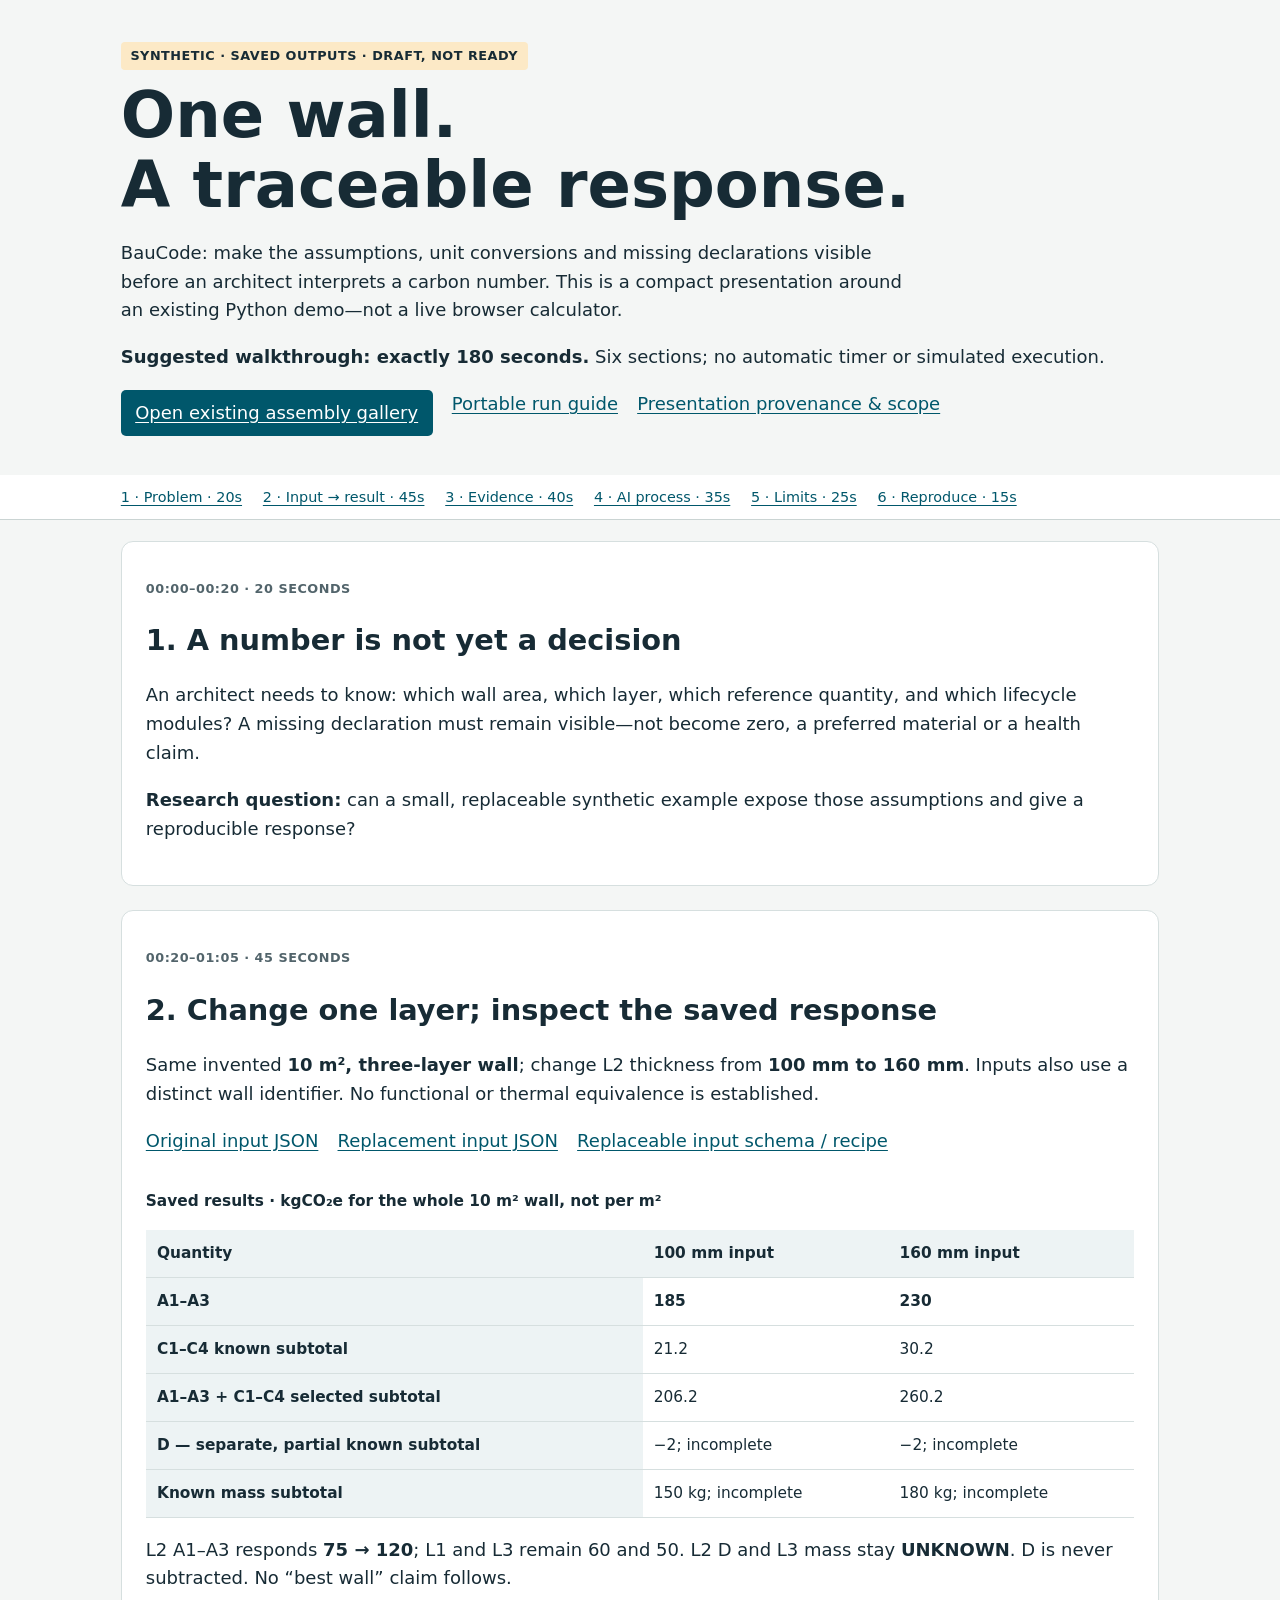
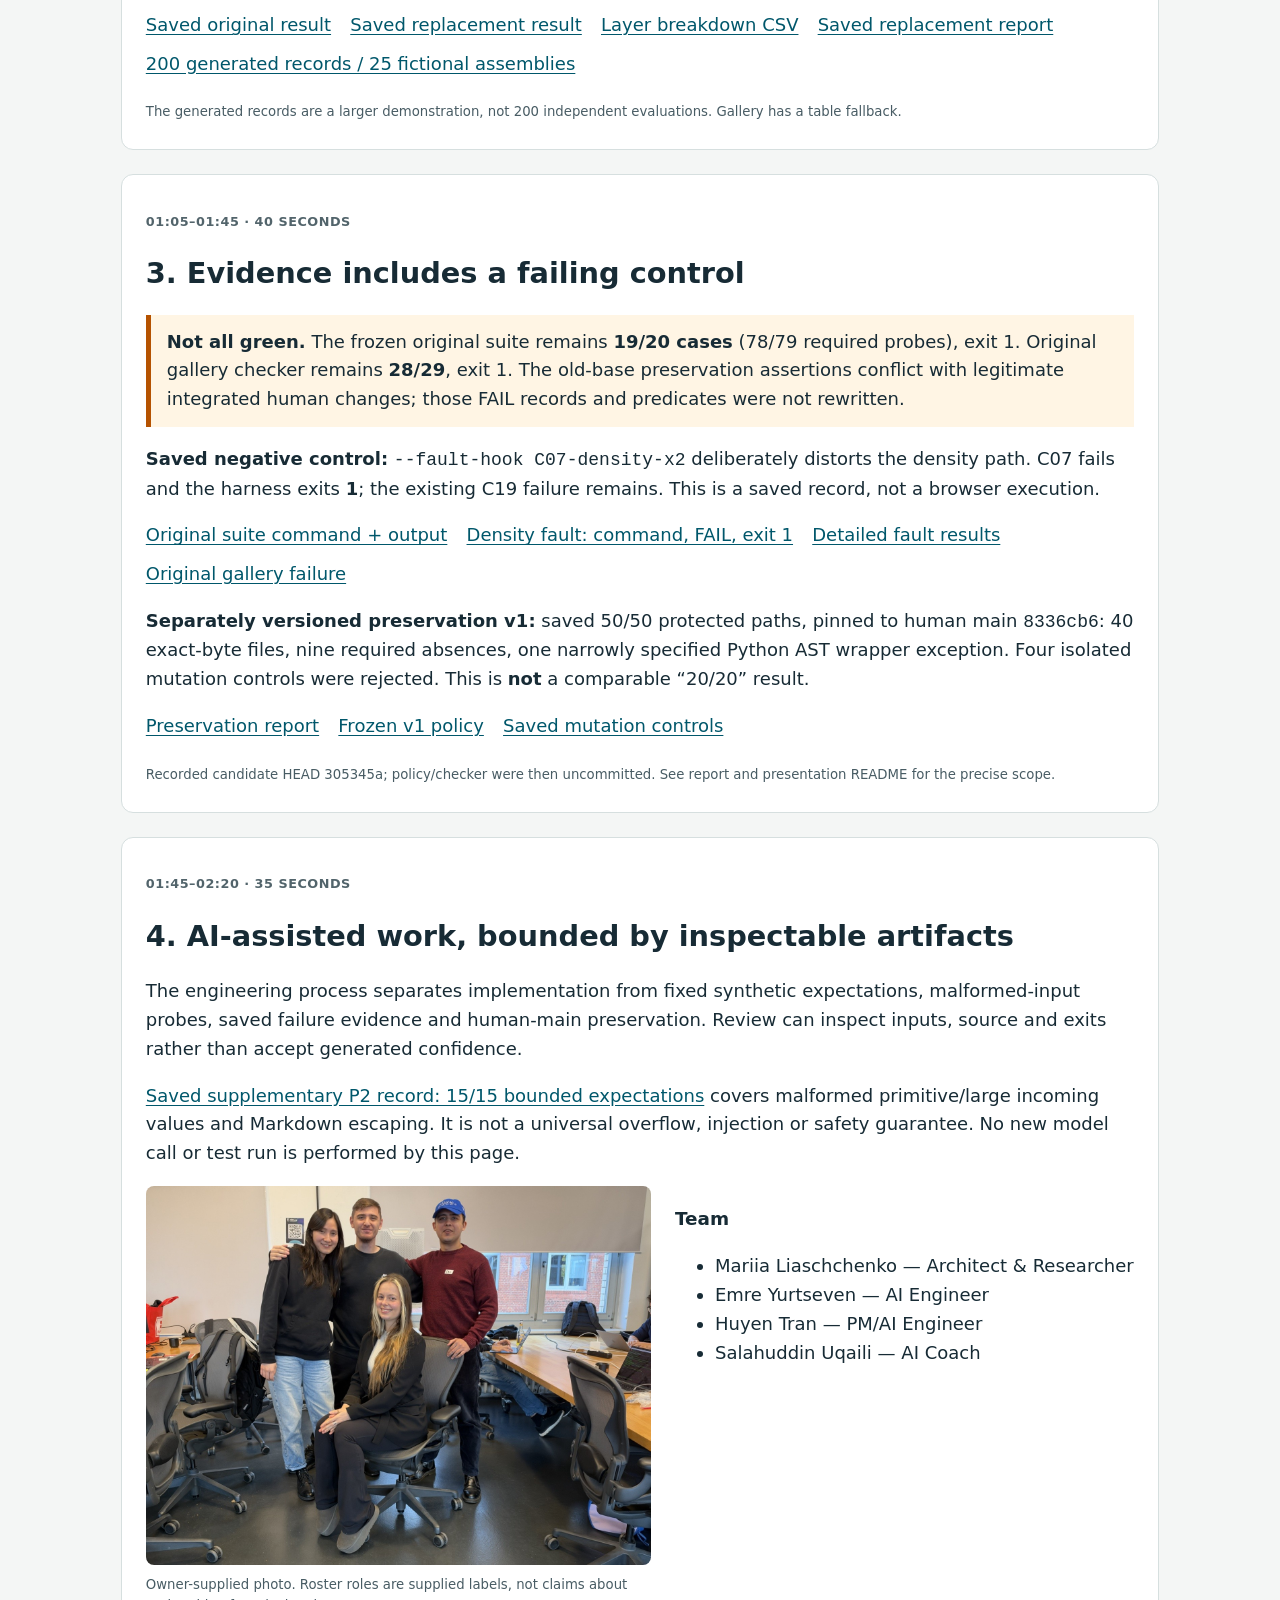
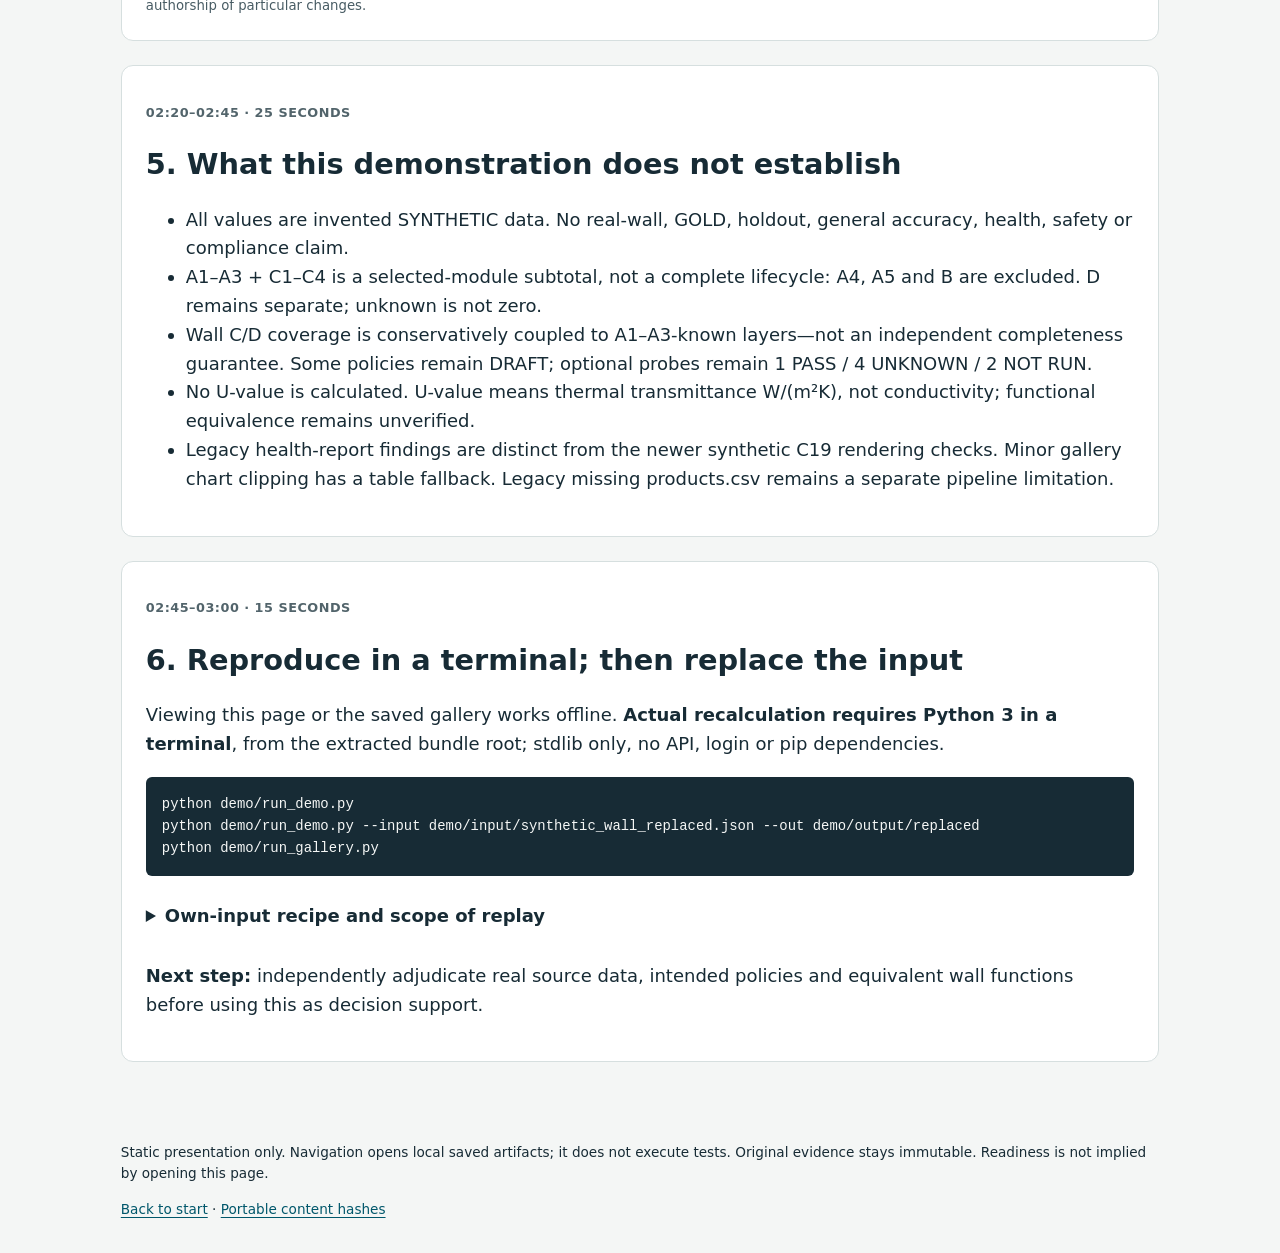
==== demo/presentation/index.html @ c2cc9d4f "Add separate human-main preservation policy and static demo walkthrough" ====
<!doctype html>
<html lang="en"><head><meta charset="utf-8"><meta name="viewport" content="width=device-width,initial-scale=1"><meta name="description" content="BauCode: a three-minute walkthrough of saved synthetic inputs, outputs and explicit evidence limits."><title>BauCode · one wall, traceable response</title><link rel="stylesheet" href="style.css"></head>
<body><a class="skip" href="#problem">Skip to walkthrough</a>
<header><span class="badge">SYNTHETIC · saved outputs · draft, not ready</span><h1>One wall.<br>A traceable response.</h1><p class="lead">BauCode: make the assumptions, unit conversions and missing declarations visible before an architect interprets a carbon number. This is a compact presentation around an existing Python demo—not a live browser calculator.</p><p><strong>Suggested walkthrough: exactly 180 seconds.</strong> Six sections; no automatic timer or simulated execution.</p><p class="links"><a class="button" href="../output/gallery/gallery.html">Open existing assembly gallery</a><a href="README.md">Portable run guide</a><a href="README.md">Presentation provenance &amp; scope</a></p></header>
<nav aria-label="Walkthrough"><ul><li><a href="#problem">1 · Problem · 20s</a></li><li><a href="#input">2 · Input → result · 45s</a></li><li><a href="#evidence">3 · Evidence · 40s</a></li><li><a href="#process">4 · AI process · 35s</a></li><li><a href="#limits">5 · Limits · 25s</a></li><li><a href="#reproduce">6 · Reproduce · 15s</a></li></ul></nav>
<main>
<section id="problem"><p class="time">00:00–00:20 · 20 seconds</p><h2>1. A number is not yet a decision</h2><p>An architect needs to know: which wall area, which layer, which reference quantity, and which lifecycle modules? A missing declaration must remain visible—not become zero, a preferred material or a health claim.</p><p><strong>Research question:</strong> can a small, replaceable synthetic example expose those assumptions and give a reproducible response?</p></section>
<section id="input"><p class="time">00:20–01:05 · 45 seconds</p><h2>2. Change one layer; inspect the saved response</h2><p>Same invented <strong>10 m², three-layer wall</strong>; change L2 thickness from <strong>100 mm to 160 mm</strong>. Inputs also use a distinct wall identifier. No functional or thermal equivalence is established.</p><p class="links"><a href="../input/synthetic_wall.json">Original input JSON</a><a href="../input/synthetic_wall_replaced.json">Replacement input JSON</a><a href="../../docs/INPUT_SCHEMA.md">Replaceable input schema / recipe</a></p>
<div class="table"><table><caption>Saved results · kgCO₂e for the whole 10 m² wall, not per m²</caption><thead><tr><th scope="col">Quantity</th><th scope="col">100 mm input</th><th scope="col">160 mm input</th></tr></thead><tbody><tr><th scope="row">A1–A3</th><td><strong>185</strong></td><td><strong>230</strong></td></tr><tr><th scope="row">C1–C4 known subtotal</th><td>21.2</td><td>30.2</td></tr><tr><th scope="row">A1–A3 + C1–C4 selected subtotal</th><td>206.2</td><td>260.2</td></tr><tr><th scope="row">D — separate, partial known subtotal</th><td>−2; incomplete</td><td>−2; incomplete</td></tr><tr><th scope="row">Known mass subtotal</th><td>150 kg; incomplete</td><td>180 kg; incomplete</td></tr></tbody></table></div>
<p>L2 A1–A3 responds <strong>75 → 120</strong>; L1 and L3 remain 60 and 50. L2 D and L3 mass stay <strong>UNKNOWN</strong>. D is never subtracted. No “best wall” claim follows.</p><p class="links"><a href="../output/default/result.json">Saved original result</a><a href="../output/replaced/result.json">Saved replacement result</a><a href="../output/replaced/layers.csv">Layer breakdown CSV</a><a href="../output/replaced/report.md">Saved replacement report</a><a href="../output/gallery/gallery.html">200 generated records / 25 fictional assemblies</a></p><small>The generated records are a larger demonstration, not 200 independent evaluations. Gallery has a table fallback.</small></section>
<section id="evidence"><p class="time">01:05–01:45 · 40 seconds</p><h2>3. Evidence includes a failing control</h2><p class="notice"><strong>Not all green.</strong> The frozen original suite remains <strong>19/20 cases</strong> (78/79 required probes), exit 1. Original gallery checker remains <strong>28/29</strong>, exit 1. The old-base preservation assertions conflict with legitimate integrated human changes; those FAIL records and predicates were not rewritten.</p>
<p><strong>Saved negative control:</strong> <code>--fault-hook C07-density-x2</code> deliberately distorts the density path. C07 fails and the harness exits <strong>1</strong>; the existing C19 failure remains. This is a saved record, not a browser execution.</p><p class="links"><a href="../../review-evidence/preservation-v1-20261107/03_exact20_original.json">Original suite command + output</a><a href="../../review-evidence/preservation-v1-20261107/04_fault_original.json">Density fault: command, FAIL, exit 1</a><a href="../../tests/results_preservation_v1_fault_20261107.json">Detailed fault results</a><a href="../../review-evidence/preservation-v1-20261107/08_original_gallery_checks.json">Original gallery failure</a></p>
<p><strong>Separately versioned preservation v1:</strong> saved 50/50 protected paths, pinned to human main <code>8336cb6</code>: 40 exact-byte files, nine required absences, one narrowly specified Python AST wrapper exception. Four isolated mutation controls were rejected. This is <strong>not</strong> a comparable “20/20” result.</p><p class="links"><a href="../../tests/HUMAN_MAIN_PRESERVATION_V1_REPORT.md">Preservation report</a><a href="../../tests/human_main_preservation_v1.json">Frozen v1 policy</a><a href="../../review-evidence/preservation-v1-20261107/02_policy_falsification.json">Saved mutation controls</a></p><small>Recorded candidate HEAD 305345a; policy/checker were then uncommitted. See report and presentation README for the precise scope.</small></section>
<section id="process"><p class="time">01:45–02:20 · 35 seconds</p><h2>4. AI-assisted work, bounded by inspectable artifacts</h2><p>The engineering process separates implementation from fixed synthetic expectations, malformed-input probes, saved failure evidence and human-main preservation. Review can inspect inputs, source and exits rather than accept generated confidence.</p><p><a href="../../review-evidence/preservation-v1-20261107/10_p2.json">Saved supplementary P2 record: 15/15 bounded expectations</a> covers malformed primitive/large incoming values and Markdown escaping. It is not a universal overflow, injection or safety guarantee. No new model call or test run is performed by this page.</p><div class="team"><figure><img src="team.jpg" width="1500" height="1125" loading="lazy" alt="Supplied team photograph; names below are a roster, not face-position labels."><figcaption>Owner-supplied photo. Roster roles are supplied labels, not claims about authorship of particular changes.</figcaption></figure><div><h3>Team</h3><ul><li>Mariia Liaschchenko — Architect &amp; Researcher</li><li>Emre Yurtseven — AI Engineer</li><li>Huyen Tran — PM/AI Engineer</li><li>Salahuddin Uqaili — AI Coach</li></ul></div></div></section>
<section id="limits"><p class="time">02:20–02:45 · 25 seconds</p><h2>5. What this demonstration does not establish</h2><ul><li>All values are invented SYNTHETIC data. No real-wall, GOLD, holdout, general accuracy, health, safety or compliance claim.</li><li>A1–A3 + C1–C4 is a selected-module subtotal, not a complete lifecycle: A4, A5 and B are excluded. D remains separate; unknown is not zero.</li><li>Wall C/D coverage is conservatively coupled to A1–A3-known layers—not an independent completeness guarantee. Some policies remain DRAFT; optional probes remain 1 PASS / 4 UNKNOWN / 2 NOT RUN.</li><li>No U-value is calculated. U-value means thermal transmittance W/(m²K), not conductivity; functional equivalence remains unverified.</li><li>Legacy health-report findings are distinct from the newer synthetic C19 rendering checks. Minor gallery chart clipping has a table fallback. Legacy missing products.csv remains a separate pipeline limitation.</li></ul></section>
<section id="reproduce"><p class="time">02:45–03:00 · 15 seconds</p><h2>6. Reproduce in a terminal; then replace the input</h2><p>Viewing this page or the saved gallery works offline. <strong>Actual recalculation requires Python 3 in a terminal</strong>, from the extracted bundle root; stdlib only, no API, login or pip dependencies.</p><pre><code>python demo/run_demo.py
python demo/run_demo.py --input demo/input/synthetic_wall_replaced.json --out demo/output/replaced
python demo/run_gallery.py</code></pre><details><summary>Own-input recipe and scope of replay</summary><p>Copy the original JSON to <code>my_wall.json</code>, keep its SYNTHETIC label and edit according to the linked schema. Then:</p><pre><code>python demo/run_demo.py --input my_wall.json --out demo/output/mine --no-expected</code></pre><p><code>--no-expected</code> provides no independent oracle comparison. The default/replacement expected files are linked below; derive any new expected values independently. Full repository tests and preservation replay need the original Git checkout and pinned objects, not just this portable bundle.</p><p class="links"><a href="../expected/synthetic_wall.expected.json">Original expected values</a><a href="../expected/synthetic_wall_replaced.expected.json">Replacement expected values</a><a href="../../review-evidence/preservation-v1-20261107/after.json">Saved candidate content hashes</a></p></details><p><strong>Next step:</strong> independently adjudicate real source data, intended policies and equivalent wall functions before using this as decision support.</p></section>
</main><footer><p>Static presentation only. Navigation opens local saved artifacts; it does not execute tests. Original evidence stays immutable. Readiness is not implied by opening this page.</p><p><a href="#problem">Back to start</a> · <a href="publication_manifest.json">Portable content hashes</a></p></footer></body></html>
---- demo/presentation/style.css ----
*{box-sizing:border-box}html{scroll-padding-top:5rem}body{margin:0;color:#172b35;background:#f4f6f5;font:18px/1.6 system-ui,sans-serif}a{color:#00576b;text-underline-offset:3px}a:focus-visible,summary:focus-visible{outline:3px solid #b55200;outline-offset:5px}.skip{position:absolute;top:-100px;background:white;padding:1rem}.skip:focus{top:0;z-index:5}header,main,footer{max-width:1080px;margin:auto;padding:1.3rem}header{padding-top:2.5rem}h1{font-size:clamp(2.2rem,6vw,4rem);line-height:1.1;margin:.6rem 0}h2{font-size:1.8rem;line-height:1.2}h3{font-size:1.15rem}nav{position:sticky;top:0;background:#fff;border-bottom:1px solid #cad4d3;z-index:2}nav ul{max-width:1080px;margin:auto;padding:.65rem 1.3rem;display:flex;gap:.5rem 1.3rem;flex-wrap:wrap;list-style:none;font-size:.9rem}section{background:white;border:1px solid #d6dfdf;border-radius:12px;padding:1.5rem;margin-bottom:1.5rem;scroll-margin-top:6rem}.badge,.time{font-size:.8rem;font-weight:750;letter-spacing:.04em;text-transform:uppercase}.badge{display:inline-block;background:#fce9c6;padding:.25rem .6rem;border-radius:4px}.time{color:#52646b}.lead{max-width:800px}.notice{padding:.8rem 1rem;border-left:5px solid #b55200;background:#fff5e4}.links{display:flex;flex-wrap:wrap;gap:.6rem 1.2rem}.button{display:inline-block;background:#00576b;color:white;padding:.55rem .9rem;border-radius:5px}table{border-collapse:collapse;width:100%;font-size:.96rem}caption{text-align:left;font-weight:650;margin:1rem 0}th,td{text-align:left;padding:.7rem;border-bottom:1px solid #d6dfdf;vertical-align:top}th{background:#edf3f4}.table{overflow-x:auto}pre{background:#172b35;color:#f5f7f6;padding:1rem;border-radius:6px;overflow:auto;font-size:.87rem}code{font-family:ui-monospace,monospace}details{padding:.8rem 0}summary{cursor:pointer;font-weight:650}.team{display:grid;grid-template-columns:1.1fr 1fr;gap:1.5rem;align-items:start}.team img{width:100%;height:auto;border-radius:8px}figure{margin:0}figcaption,small{font-size:.83rem;color:#485c64}footer{font-size:.85rem}p,li{overflow-wrap:anywhere}@media(max-width:640px){body{font-size:16px}section{padding:1rem}.team{grid-template-columns:1fr}nav{position:static}h2{font-size:1.5rem}th,td{padding:.5rem}}@media print{nav,.skip{display:none}body{background:white}section{break-inside:avoid}a{color:inherit}}
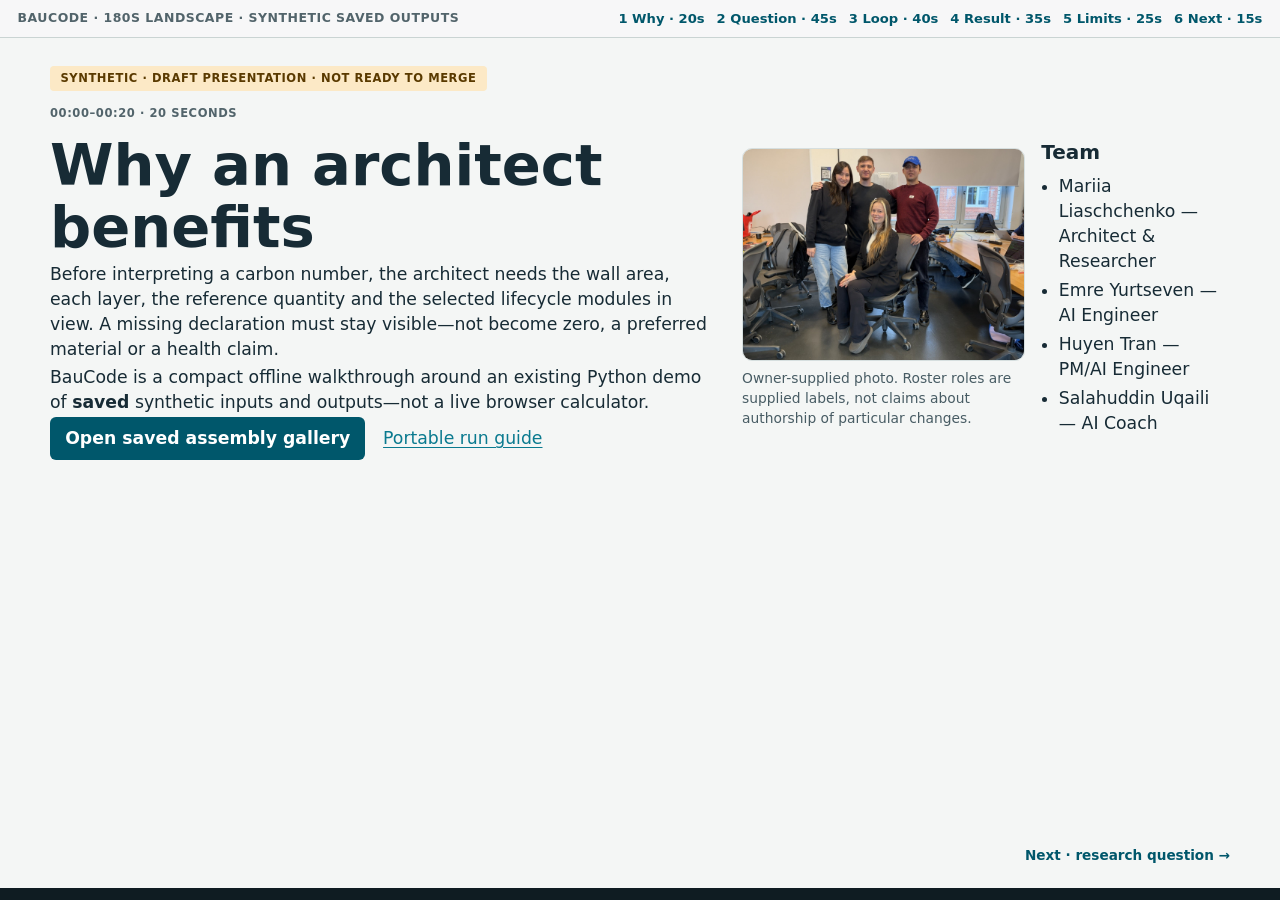
==== commit 4ccebbc4: "Add horizontal demo pitch and source-bound final rerun evidence" ====
--- a/demo/presentation/index.html
+++ b/demo/presentation/index.html
@@ -1,19 +1,185 @@
 <!doctype html>
-<html lang="en"><head><meta charset="utf-8"><meta name="viewport" content="width=device-width,initial-scale=1"><meta name="description" content="BauCode: a three-minute walkthrough of saved synthetic inputs, outputs and explicit evidence limits."><title>BauCode · one wall, traceable response</title><link rel="stylesheet" href="style.css"></head>
-<body><a class="skip" href="#problem">Skip to walkthrough</a>
-<header><span class="badge">SYNTHETIC · saved outputs · draft, not ready</span><h1>One wall.<br>A traceable response.</h1><p class="lead">BauCode: make the assumptions, unit conversions and missing declarations visible before an architect interprets a carbon number. This is a compact presentation around an existing Python demo—not a live browser calculator.</p><p><strong>Suggested walkthrough: exactly 180 seconds.</strong> Six sections; no automatic timer or simulated execution.</p><p class="links"><a class="button" href="../output/gallery/gallery.html">Open existing assembly gallery</a><a href="README.md">Portable run guide</a><a href="README.md">Presentation provenance &amp; scope</a></p></header>
-<nav aria-label="Walkthrough"><ul><li><a href="#problem">1 · Problem · 20s</a></li><li><a href="#input">2 · Input → result · 45s</a></li><li><a href="#evidence">3 · Evidence · 40s</a></li><li><a href="#process">4 · AI process · 35s</a></li><li><a href="#limits">5 · Limits · 25s</a></li><li><a href="#reproduce">6 · Reproduce · 15s</a></li></ul></nav>
-<main>
-<section id="problem"><p class="time">00:00–00:20 · 20 seconds</p><h2>1. A number is not yet a decision</h2><p>An architect needs to know: which wall area, which layer, which reference quantity, and which lifecycle modules? A missing declaration must remain visible—not become zero, a preferred material or a health claim.</p><p><strong>Research question:</strong> can a small, replaceable synthetic example expose those assumptions and give a reproducible response?</p></section>
-<section id="input"><p class="time">00:20–01:05 · 45 seconds</p><h2>2. Change one layer; inspect the saved response</h2><p>Same invented <strong>10 m², three-layer wall</strong>; change L2 thickness from <strong>100 mm to 160 mm</strong>. Inputs also use a distinct wall identifier. No functional or thermal equivalence is established.</p><p class="links"><a href="../input/synthetic_wall.json">Original input JSON</a><a href="../input/synthetic_wall_replaced.json">Replacement input JSON</a><a href="../../docs/INPUT_SCHEMA.md">Replaceable input schema / recipe</a></p>
-<div class="table"><table><caption>Saved results · kgCO₂e for the whole 10 m² wall, not per m²</caption><thead><tr><th scope="col">Quantity</th><th scope="col">100 mm input</th><th scope="col">160 mm input</th></tr></thead><tbody><tr><th scope="row">A1–A3</th><td><strong>185</strong></td><td><strong>230</strong></td></tr><tr><th scope="row">C1–C4 known subtotal</th><td>21.2</td><td>30.2</td></tr><tr><th scope="row">A1–A3 + C1–C4 selected subtotal</th><td>206.2</td><td>260.2</td></tr><tr><th scope="row">D — separate, partial known subtotal</th><td>−2; incomplete</td><td>−2; incomplete</td></tr><tr><th scope="row">Known mass subtotal</th><td>150 kg; incomplete</td><td>180 kg; incomplete</td></tr></tbody></table></div>
-<p>L2 A1–A3 responds <strong>75 → 120</strong>; L1 and L3 remain 60 and 50. L2 D and L3 mass stay <strong>UNKNOWN</strong>. D is never subtracted. No “best wall” claim follows.</p><p class="links"><a href="../output/default/result.json">Saved original result</a><a href="../output/replaced/result.json">Saved replacement result</a><a href="../output/replaced/layers.csv">Layer breakdown CSV</a><a href="../output/replaced/report.md">Saved replacement report</a><a href="../output/gallery/gallery.html">200 generated records / 25 fictional assemblies</a></p><small>The generated records are a larger demonstration, not 200 independent evaluations. Gallery has a table fallback.</small></section>
-<section id="evidence"><p class="time">01:05–01:45 · 40 seconds</p><h2>3. Evidence includes a failing control</h2><p class="notice"><strong>Not all green.</strong> The frozen original suite remains <strong>19/20 cases</strong> (78/79 required probes), exit 1. Original gallery checker remains <strong>28/29</strong>, exit 1. The old-base preservation assertions conflict with legitimate integrated human changes; those FAIL records and predicates were not rewritten.</p>
-<p><strong>Saved negative control:</strong> <code>--fault-hook C07-density-x2</code> deliberately distorts the density path. C07 fails and the harness exits <strong>1</strong>; the existing C19 failure remains. This is a saved record, not a browser execution.</p><p class="links"><a href="../../review-evidence/preservation-v1-20261107/03_exact20_original.json">Original suite command + output</a><a href="../../review-evidence/preservation-v1-20261107/04_fault_original.json">Density fault: command, FAIL, exit 1</a><a href="../../tests/results_preservation_v1_fault_20261107.json">Detailed fault results</a><a href="../../review-evidence/preservation-v1-20261107/08_original_gallery_checks.json">Original gallery failure</a></p>
-<p><strong>Separately versioned preservation v1:</strong> saved 50/50 protected paths, pinned to human main <code>8336cb6</code>: 40 exact-byte files, nine required absences, one narrowly specified Python AST wrapper exception. Four isolated mutation controls were rejected. This is <strong>not</strong> a comparable “20/20” result.</p><p class="links"><a href="../../tests/HUMAN_MAIN_PRESERVATION_V1_REPORT.md">Preservation report</a><a href="../../tests/human_main_preservation_v1.json">Frozen v1 policy</a><a href="../../review-evidence/preservation-v1-20261107/02_policy_falsification.json">Saved mutation controls</a></p><small>Recorded candidate HEAD 305345a; policy/checker were then uncommitted. See report and presentation README for the precise scope.</small></section>
-<section id="process"><p class="time">01:45–02:20 · 35 seconds</p><h2>4. AI-assisted work, bounded by inspectable artifacts</h2><p>The engineering process separates implementation from fixed synthetic expectations, malformed-input probes, saved failure evidence and human-main preservation. Review can inspect inputs, source and exits rather than accept generated confidence.</p><p><a href="../../review-evidence/preservation-v1-20261107/10_p2.json">Saved supplementary P2 record: 15/15 bounded expectations</a> covers malformed primitive/large incoming values and Markdown escaping. It is not a universal overflow, injection or safety guarantee. No new model call or test run is performed by this page.</p><div class="team"><figure><img src="team.jpg" width="1500" height="1125" loading="lazy" alt="Supplied team photograph; names below are a roster, not face-position labels."><figcaption>Owner-supplied photo. Roster roles are supplied labels, not claims about authorship of particular changes.</figcaption></figure><div><h3>Team</h3><ul><li>Mariia Liaschchenko — Architect &amp; Researcher</li><li>Emre Yurtseven — AI Engineer</li><li>Huyen Tran — PM/AI Engineer</li><li>Salahuddin Uqaili — AI Coach</li></ul></div></div></section>
-<section id="limits"><p class="time">02:20–02:45 · 25 seconds</p><h2>5. What this demonstration does not establish</h2><ul><li>All values are invented SYNTHETIC data. No real-wall, GOLD, holdout, general accuracy, health, safety or compliance claim.</li><li>A1–A3 + C1–C4 is a selected-module subtotal, not a complete lifecycle: A4, A5 and B are excluded. D remains separate; unknown is not zero.</li><li>Wall C/D coverage is conservatively coupled to A1–A3-known layers—not an independent completeness guarantee. Some policies remain DRAFT; optional probes remain 1 PASS / 4 UNKNOWN / 2 NOT RUN.</li><li>No U-value is calculated. U-value means thermal transmittance W/(m²K), not conductivity; functional equivalence remains unverified.</li><li>Legacy health-report findings are distinct from the newer synthetic C19 rendering checks. Minor gallery chart clipping has a table fallback. Legacy missing products.csv remains a separate pipeline limitation.</li></ul></section>
-<section id="reproduce"><p class="time">02:45–03:00 · 15 seconds</p><h2>6. Reproduce in a terminal; then replace the input</h2><p>Viewing this page or the saved gallery works offline. <strong>Actual recalculation requires Python 3 in a terminal</strong>, from the extracted bundle root; stdlib only, no API, login or pip dependencies.</p><pre><code>python demo/run_demo.py
-python demo/run_demo.py --input demo/input/synthetic_wall_replaced.json --out demo/output/replaced
-python demo/run_gallery.py</code></pre><details><summary>Own-input recipe and scope of replay</summary><p>Copy the original JSON to <code>my_wall.json</code>, keep its SYNTHETIC label and edit according to the linked schema. Then:</p><pre><code>python demo/run_demo.py --input my_wall.json --out demo/output/mine --no-expected</code></pre><p><code>--no-expected</code> provides no independent oracle comparison. The default/replacement expected files are linked below; derive any new expected values independently. Full repository tests and preservation replay need the original Git checkout and pinned objects, not just this portable bundle.</p><p class="links"><a href="../expected/synthetic_wall.expected.json">Original expected values</a><a href="../expected/synthetic_wall_replaced.expected.json">Replacement expected values</a><a href="../../review-evidence/preservation-v1-20261107/after.json">Saved candidate content hashes</a></p></details><p><strong>Next step:</strong> independently adjudicate real source data, intended policies and equivalent wall functions before using this as decision support.</p></section>
-</main><footer><p>Static presentation only. Navigation opens local saved artifacts; it does not execute tests. Original evidence stays immutable. Readiness is not implied by opening this page.</p><p><a href="#problem">Back to start</a> · <a href="publication_manifest.json">Portable content hashes</a></p></footer></body></html>+<html lang="en">
+<head>
+<meta charset="utf-8">
+<meta name="viewport" content="width=device-width,initial-scale=1">
+<meta name="description" content="BauCode landscape pitch: why, research question, loop, saved synthetic response and honest limits. Offline HTML; no live calculation.">
+<title>BauCode · landscape 180s pitch</title>
+<link rel="stylesheet" href="style.css">
+</head>
+<body>
+<a class="skip" href="#why">Skip to pitch</a>
+<nav class="topnav" aria-label="Pitch panels">
+  <span class="brand">BauCode · 180s landscape · SYNTHETIC saved outputs</span>
+  <ul>
+    <li><a href="#why">1 Why · 20s</a></li>
+    <li><a href="#question">2 Question · 45s</a></li>
+    <li><a href="#loop">3 Loop · 40s</a></li>
+    <li><a href="#result">4 Result · 35s</a></li>
+    <li><a href="#limits">5 Limits · 25s</a></li>
+    <li><a href="#next">6 Next · 15s</a></li>
+  </ul>
+</nav>
+<div class="deck" tabindex="0" aria-label="Horizontal pitch deck; scroll or use panel anchors">
+
+<section class="panel" id="why" aria-labelledby="why-title">
+  <div class="panel-inner">
+    <span class="badge">SYNTHETIC · draft presentation · not ready to merge</span>
+    <p class="time">00:00–00:20 · 20 seconds</p>
+    <div class="grid-2">
+      <div>
+        <h1 id="why-title">Why an architect benefits</h1>
+        <p class="lead">Before interpreting a carbon number, the architect needs the wall area, each layer, the reference quantity and the selected lifecycle modules in view. A missing declaration must stay visible—not become zero, a preferred material or a health claim.</p>
+        <p>BauCode is a compact offline walkthrough around an existing Python demo of <strong>saved</strong> synthetic inputs and outputs—not a live browser calculator.</p>
+        <p class="links"><a class="button" href="../output/gallery/gallery.html">Open saved assembly gallery</a><a href="README.md">Portable run guide</a></p>
+      </div>
+      <div class="team">
+        <figure>
+          <img src="team.jpg" width="1500" height="1125" loading="lazy" alt="Supplied team photograph; names below are a roster, not face-position labels.">
+          <figcaption>Owner-supplied photo. Roster roles are supplied labels, not claims about authorship of particular changes.</figcaption>
+        </figure>
+        <div>
+          <h3>Team</h3>
+          <ul>
+            <li>Mariia Liaschchenko — Architect &amp; Researcher</li>
+            <li>Emre Yurtseven — AI Engineer</li>
+            <li>Huyen Tran — PM/AI Engineer</li>
+            <li>Salahuddin Uqaili — AI Coach</li>
+          </ul>
+        </div>
+      </div>
+    </div>
+    <nav class="panel-nav" aria-label="Why panel"><span></span><a href="#question">Next · research question →</a></nav>
+  </div>
+</section>
+
+<section class="panel" id="question" aria-labelledby="question-title">
+  <div class="panel-inner">
+    <p class="time">00:20–01:05 · 45 seconds</p>
+    <h2 id="question-title">2. Bounded research question</h2>
+    <p class="rq">Can this synthetic pipeline keep selected module boundaries and missing data explicit, respond to a known input change, and detect a deliberately injected fault?</p>
+    <p>Scope is a small, replaceable synthetic example with exposed agent-derived expectations—not GOLD, holdout, real-wall equivalence, health, compliance or general accuracy.</p>
+    <p>Same invented <strong>10 m², three-layer wall</strong>; the known input change is L2 thickness <strong>100 mm → 160 mm</strong> (distinct wall identifier). No functional or thermal equivalence is established.</p>
+    <p class="links">
+      <a href="../input/synthetic_wall.json">Original input JSON</a>
+      <a href="../input/synthetic_wall_replaced.json">Replacement input JSON</a>
+      <a href="../../docs/INPUT_SCHEMA.md">Replaceable input schema</a>
+    </p>
+    <nav class="panel-nav" aria-label="Question panel"><a href="#why">← Previous</a><a href="#loop">Next · the loop →</a></nav>
+  </div>
+</section>
+
+<section class="panel" id="loop" aria-labelledby="loop-title">
+  <div class="panel-inner">
+    <p class="time">01:05–01:45 · 40 seconds</p>
+    <h2 id="loop-title">3. Hypothesis → test → failure → fix → retest</h2>
+    <p>AI-assisted work stays bounded by inspectable artifacts: fixed synthetic expectations, malformed-input probes, saved failure evidence and human-main preservation. Review inspects inputs, source and exits rather than generated confidence.</p>
+    <div class="loop" role="list">
+      <article role="listitem"><strong>Hypothesis</strong><p>Selected modules and missing data can stay explicit under a replaceable SYNTHETIC recipe.</p></article>
+      <article role="listitem"><strong>Test</strong><p>Frozen original suite of exposed synthetic regressions; gallery structural checks; saved default, replacement and gallery generation.</p></article>
+      <article role="listitem"><strong>Failure</strong><p class="notice" style="padding:.45rem .55rem;margin:0">Not all green: original suite <strong>19/20</strong> (78/79 probes), exit 1; gallery <strong>28/29</strong>, exit 1—old-base preservation assertions, left immutable.</p></article>
+      <article role="listitem"><strong>Fix (separate)</strong><p>Preservation v1 protects <strong>50 paths</strong> (40 bytes + 9 deletions + run.py AST); <strong>4</strong> mutation controls rejected. Not all-green 20 or whole-repo protection.</p></article>
+      <article role="listitem"><strong>Retest</strong><p>Deliberate density fault C07 exits 1 (C19 remains). Saved P2 <strong>15/15</strong>; HumanNode <strong>14 PASS</strong>. History guards <strong>2/15 → 15/15</strong> are recorded prior before/after—not a new measurement here.</p></article>
+    </div>
+    <p class="links">
+      <a href="../../review-evidence/preservation-v1-20261107/03_exact20_original.json">Original suite record</a>
+      <a href="../../tests/HUMAN_MAIN_PRESERVATION_V1_REPORT.md">Preservation report</a>
+      <a href="../../tests/human_main_preservation_v1.json">Frozen v1 policy</a>
+      <a href="../../review-evidence/preservation-v1-20261107/02_policy_falsification.json">Mutation controls</a>
+      <a href="../../review-evidence/preservation-v1-20261107/10_p2.json">P2 15/15</a>
+      <a href="../../review-evidence/preservation-v1-20261107/11_human_node.json">HumanNode record</a>
+    </p>
+    <nav class="panel-nav" aria-label="Loop panel"><a href="#question">← Previous</a><a href="#result">Next · saved result →</a></nav>
+  </div>
+</section>
+
+<section class="panel" id="result" aria-labelledby="result-title">
+  <div class="panel-inner">
+    <p class="time">01:45–02:20 · 35 seconds</p>
+    <h2 id="result-title">4. One saved response + negative control</h2>
+    <div class="grid-2">
+      <div>
+        <div class="table">
+          <table>
+            <caption>Saved results · kgCO₂e for the whole 10 m² wall, not per m²</caption>
+            <thead><tr><th scope="col">Quantity</th><th scope="col">100 mm</th><th scope="col">160 mm</th></tr></thead>
+            <tbody>
+              <tr><th scope="row">A1–A3</th><td><span class="big-num">185</span></td><td><span class="big-num">230</span></td></tr>
+              <tr><th scope="row">C1–C4 known subtotal</th><td>21.2</td><td>30.2</td></tr>
+              <tr><th scope="row">A1–A3 + C1–C4 selected</th><td>206.2</td><td>260.2</td></tr>
+              <tr><th scope="row">D — separate, partial</th><td>−2; incomplete</td><td>−2; incomplete</td></tr>
+              <tr><th scope="row">Known mass subtotal</th><td>150 kg; incomplete</td><td>180 kg; incomplete</td></tr>
+            </tbody>
+          </table>
+        </div>
+        <p>L2 A1–A3 responds <strong>75 → 120</strong>; L1 and L3 remain 60 and 50. L2 D and L3 mass stay <strong>UNKNOWN</strong>. D is never subtracted. No “best wall” claim.</p>
+      </div>
+      <div>
+        <p class="notice"><strong>Negative control (saved):</strong> <code>--fault-hook C07-density-x2</code> deliberately distorts the density path. C07 fails and the harness exits <strong>1</strong>; existing C19 failure remains. Not a browser execution.</p>
+        <p class="links">
+          <a href="../output/default/result.json">Original result</a>
+          <a href="../output/replaced/result.json">Replacement result</a>
+          <a href="../output/replaced/layers.csv">Layer CSV</a>
+          <a href="../output/replaced/report.md">Replacement report</a>
+          <a href="../../review-evidence/preservation-v1-20261107/04_fault_original.json">Density fault exit 1</a>
+          <a href="../../tests/results_preservation_v1_fault_20261107.json">Fault details</a>
+          <a href="../../review-evidence/preservation-v1-20261107/08_original_gallery_checks.json">Gallery 28/29</a>
+          <a href="../output/gallery/gallery.html">200 records / 25 assemblies</a>
+        </p>
+        <p class="footnote">Generated records are a larger demonstration, not 200 independent evaluations. Default/replacement/gallery generation exit 0 (saved).</p>
+      </div>
+    </div>
+    <nav class="panel-nav" aria-label="Result panel"><a href="#loop">← Previous</a><a href="#limits">Next · limits →</a></nav>
+  </div>
+</section>
+
+<section class="panel" id="limits" aria-labelledby="limits-title">
+  <div class="panel-inner">
+    <p class="time">02:20–02:45 · 25 seconds</p>
+    <h2 id="limits-title">5. Honest limits</h2>
+    <ul class="compact">
+      <li>All values are invented SYNTHETIC data. No real-wall, GOLD, holdout, general accuracy, health, safety or compliance claim.</li>
+      <li>A1–A3 + C1–C4 is a selected-module subtotal, not a complete lifecycle: A4, A5 and B are excluded. D remains separate; unknown is not zero.</li>
+      <li>Wall C/D coverage is conservatively coupled to A1–A3-known layers—not an independent completeness guarantee. C/D subtotals omit layers with unknown A1–A3. Some policies remain DRAFT; optional probes remain <strong>1 PASS / 4 UNKNOWN / 2 NOT RUN</strong>.</li>
+      <li>No U-value is calculated. U-value means thermal transmittance W/(m²K), not conductivity; functional equivalence remains unverified. Unit/reference-equivalence caveats already present in the demo artifacts.</li>
+      <li>Legacy health-report findings are distinct from newer synthetic C19 rendering checks. Minor gallery chart clipping has a table fallback. Legacy missing <code>products.csv</code> remains a separate pipeline limitation.</li>
+      <li>Preservation v1 is a narrow, separately versioned gate—not a claim that the original 20 cases are all green or that the whole repository is protected.</li>
+    </ul>
+    <nav class="panel-nav" aria-label="Limits panel"><a href="#result">← Previous</a><a href="#next">Next · reproduce →</a></nav>
+  </div>
+</section>
+
+<section class="panel" id="next" aria-labelledby="next-title">
+  <div class="panel-inner">
+    <p class="time">02:45–03:00 · 15 seconds</p>
+    <h2 id="next-title">6. Reproduce, then replace the input</h2>
+    <p>Viewing this page or the saved gallery works offline. <strong>Actual recalculation requires Python 3 in a terminal</strong>, from the extracted bundle root; stdlib only—no API, login or pip dependencies.</p>
+    <pre><code>python3 demo/run_demo.py
+python3 demo/run_demo.py --input demo/input/synthetic_wall_replaced.json --out demo/output/replaced
+python3 demo/run_gallery.py
+
+# Windows launcher (same scripts):
+py -3 demo/run_demo.py
+py -3 demo/run_demo.py --input demo/input/synthetic_wall_replaced.json --out demo/output/replaced
+py -3 demo/run_gallery.py</code></pre>
+    <details>
+      <summary>Own-input recipe and scope of replay</summary>
+      <p>Copy the original JSON to <code>my_wall.json</code>, keep its SYNTHETIC label and edit according to the linked schema. Then:</p>
+      <pre><code>python3 demo/run_demo.py --input my_wall.json --out demo/output/mine --no-expected
+# or: py -3 demo/run_demo.py --input my_wall.json --out demo/output/mine --no-expected</code></pre>
+      <p><code>--no-expected</code> provides no independent oracle comparison. Default/replacement expected files are linked below; derive any new expected values independently. Full repository tests and preservation replay need the original Git checkout and pinned objects, not just this portable bundle.</p>
+      <p class="links">
+        <a href="../expected/synthetic_wall.expected.json">Original expected</a>
+        <a href="../expected/synthetic_wall_replaced.expected.json">Replacement expected</a>
+        <a href="../../review-evidence/preservation-v1-20261107/after.json">Saved candidate content hashes</a>
+      </p>
+    </details>
+    <p><strong>Next step:</strong> independently adjudicate real source data, intended policies and equivalent wall functions before using this as decision support. This HTML edit proposal is not a merge authorization.</p>
+    <p class="footer-note">Static presentation only. Navigation opens local saved artifacts; it does not execute tests. Original evidence stays immutable. Readiness is not implied by opening this page. · <a href="#why">Back to start</a> · <a href="publication_manifest.json">Portable content hashes</a></p>
+    <nav class="panel-nav" aria-label="Next panel"><a href="#limits">← Previous</a><a href="#why">↻ Restart</a></nav>
+  </div>
+</section>
+
+</div>
+</body>
+</html>
--- a/demo/presentation/style.css
+++ b/demo/presentation/style.css
@@ -1 +1,78 @@
-*{box-sizing:border-box}html{scroll-padding-top:5rem}body{margin:0;color:#172b35;background:#f4f6f5;font:18px/1.6 system-ui,sans-serif}a{color:#00576b;text-underline-offset:3px}a:focus-visible,summary:focus-visible{outline:3px solid #b55200;outline-offset:5px}.skip{position:absolute;top:-100px;background:white;padding:1rem}.skip:focus{top:0;z-index:5}header,main,footer{max-width:1080px;margin:auto;padding:1.3rem}header{padding-top:2.5rem}h1{font-size:clamp(2.2rem,6vw,4rem);line-height:1.1;margin:.6rem 0}h2{font-size:1.8rem;line-height:1.2}h3{font-size:1.15rem}nav{position:sticky;top:0;background:#fff;border-bottom:1px solid #cad4d3;z-index:2}nav ul{max-width:1080px;margin:auto;padding:.65rem 1.3rem;display:flex;gap:.5rem 1.3rem;flex-wrap:wrap;list-style:none;font-size:.9rem}section{background:white;border:1px solid #d6dfdf;border-radius:12px;padding:1.5rem;margin-bottom:1.5rem;scroll-margin-top:6rem}.badge,.time{font-size:.8rem;font-weight:750;letter-spacing:.04em;text-transform:uppercase}.badge{display:inline-block;background:#fce9c6;padding:.25rem .6rem;border-radius:4px}.time{color:#52646b}.lead{max-width:800px}.notice{padding:.8rem 1rem;border-left:5px solid #b55200;background:#fff5e4}.links{display:flex;flex-wrap:wrap;gap:.6rem 1.2rem}.button{display:inline-block;background:#00576b;color:white;padding:.55rem .9rem;border-radius:5px}table{border-collapse:collapse;width:100%;font-size:.96rem}caption{text-align:left;font-weight:650;margin:1rem 0}th,td{text-align:left;padding:.7rem;border-bottom:1px solid #d6dfdf;vertical-align:top}th{background:#edf3f4}.table{overflow-x:auto}pre{background:#172b35;color:#f5f7f6;padding:1rem;border-radius:6px;overflow:auto;font-size:.87rem}code{font-family:ui-monospace,monospace}details{padding:.8rem 0}summary{cursor:pointer;font-weight:650}.team{display:grid;grid-template-columns:1.1fr 1fr;gap:1.5rem;align-items:start}.team img{width:100%;height:auto;border-radius:8px}figure{margin:0}figcaption,small{font-size:.83rem;color:#485c64}footer{font-size:.85rem}p,li{overflow-wrap:anywhere}@media(max-width:640px){body{font-size:16px}section{padding:1rem}.team{grid-template-columns:1fr}nav{position:static}h2{font-size:1.5rem}th,td{padding:.5rem}}@media print{nav,.skip{display:none}body{background:white}section{break-inside:avoid}a{color:inherit}}+*{box-sizing:border-box}
+html{scroll-behavior:smooth}
+body{margin:0;color:#172b35;background:#0f1c22;font:clamp(17px,1.35vw,22px)/1.45 system-ui,sans-serif}
+a{color:#0a7a8f;text-underline-offset:3px}
+a:focus-visible,summary:focus-visible,.panel-nav a:focus-visible{outline:3px solid #b55200;outline-offset:4px}
+.skip{position:absolute;top:-100px;left:0;background:#fff;padding:1rem;z-index:9}
+.skip:focus{top:0}
+.topnav{position:sticky;top:0;z-index:5;display:flex;flex-wrap:wrap;gap:.45rem .9rem;align-items:center;justify-content:space-between;padding:.55rem 1.1rem;background:rgba(255,255,255,.97);border-bottom:1px solid #cad4d3;backdrop-filter:blur(6px)}
+.topnav .brand{font-size:.78rem;font-weight:750;letter-spacing:.04em;text-transform:uppercase;color:#52646b}
+.topnav ul{display:flex;flex-wrap:wrap;gap:.35rem .75rem;list-style:none;margin:0;padding:0;font-size:.82rem}
+.topnav a{text-decoration:none;color:#00576b;font-weight:650}
+.topnav a:hover{text-decoration:underline}
+.deck{display:flex;overflow-x:auto;overflow-y:hidden;scroll-snap-type:x mandatory;scroll-padding:0;height:calc(100dvh - 3.1rem);-webkit-overflow-scrolling:touch}
+.panel{flex:0 0 100%;width:100%;min-width:100%;height:100%;scroll-snap-align:start;scroll-snap-stop:always;overflow:auto;background:#f4f6f5;padding:clamp(1rem,2.2vw,2.2rem) clamp(1.1rem,3.5vw,3.5rem) 1.4rem;display:flex;flex-direction:column;gap:.75rem}
+.panel-inner{max-width:1180px;margin:0 auto;width:100%;flex:1;display:flex;flex-direction:column;gap:.7rem;justify-content:center}
+.panel-nav{display:flex;justify-content:space-between;gap:1rem;font-size:.85rem;margin-top:auto;padding-top:.4rem}
+.panel-nav a{font-weight:700;text-decoration:none;color:#00576b}
+.badge,.time{font-size:.72rem;font-weight:750;letter-spacing:.05em;text-transform:uppercase}
+.badge{display:inline-block;background:#fce9c6;color:#5a3a00;padding:.28rem .65rem;border-radius:4px;width:fit-content}
+.time{color:#52646b}
+h1{font-size:clamp(2.1rem,5.2vw,3.6rem);line-height:1.08;margin:0}
+h2{font-size:clamp(1.55rem,3.2vw,2.35rem);line-height:1.15;margin:0}
+h3{font-size:clamp(1.05rem,1.6vw,1.25rem);margin:.2rem 0}
+.lead,.rq{max-width:52rem}
+.rq{font-size:clamp(1.15rem,2.1vw,1.55rem);line-height:1.35;font-weight:650;background:#fff;border-left:6px solid #00576b;padding:.85rem 1.1rem;border-radius:0 10px 10px 0}
+.notice{padding:.75rem 1rem;border-left:5px solid #b55200;background:#fff5e4;border-radius:0 8px 8px 0}
+.links{display:flex;flex-wrap:wrap;gap:.5rem 1.1rem;align-items:center}
+.button{display:inline-block;background:#00576b;color:#fff !important;padding:.55rem .95rem;border-radius:6px;text-decoration:none;font-weight:650}
+.button:hover{filter:brightness(1.08)}
+.grid-2{display:grid;grid-template-columns:1.15fr .85fr;gap:clamp(1rem,2.5vw,2rem);align-items:start}
+.loop{display:grid;grid-template-columns:repeat(5,minmax(0,1fr));gap:.55rem}
+.loop article{background:#fff;border:1px solid #d6dfdf;border-radius:10px;padding:.7rem .75rem;min-height:100%;min-width:0;overflow-wrap:anywhere}
+.loop article > strong:first-child{display:block;font-size:.78rem;letter-spacing:.04em;text-transform:uppercase;color:#00576b;margin-bottom:.35rem}
+.loop p{margin:0;font-size:.92em}
+.table{overflow-x:auto;background:#fff;border:1px solid #d6dfdf;border-radius:10px}
+table{border-collapse:collapse;width:100%;font-size:.95em}
+caption{text-align:left;font-weight:650;padding:.7rem .85rem .2rem}
+th,td{text-align:left;padding:.55rem .85rem;border-bottom:1px solid #d6dfdf;vertical-align:top}
+th{background:#edf3f4}
+tr:last-child th,tr:last-child td{border-bottom:0}
+.big-num{font-size:clamp(1.6rem,3vw,2.2rem);font-weight:800;letter-spacing:-.02em}
+.team{display:grid;grid-template-columns:1.2fr .8fr;gap:1rem;align-items:center}
+.team img{width:100%;max-height:min(42vh,380px);object-fit:cover;height:auto;border-radius:10px;border:1px solid #d6dfdf}
+.team ul{margin:.4rem 0 0;padding-left:1.1rem}
+.team li{margin:.25rem 0}
+figure{margin:0}
+figcaption,small,.footnote{font-size:.8em;color:#485c64}
+ul.compact{margin:.2rem 0;padding-left:1.15rem}
+ul.compact li{margin:.28rem 0}
+pre{background:#172b35;color:#f5f7f6;padding:.85rem 1rem;border-radius:8px;overflow:auto;font-size:.82em;margin:0}
+code{font-family:ui-monospace,Menlo,Consolas,monospace}
+details{background:#fff;border:1px solid #d6dfdf;border-radius:8px;padding:.55rem .85rem}
+summary{cursor:pointer;font-weight:650}
+p{margin:.15rem 0}
+.footer-note{font-size:.78em;color:#485c64;margin:0}
+@media (max-width:900px){
+  .grid-2,.team,.loop{grid-template-columns:1fr}
+  .loop{grid-template-columns:1fr 1fr}
+  .team img{max-height:280px}
+}
+@media (max-width:700px){
+  body{font-size:16px;background:#f4f6f5}
+  .topnav{position:static}
+  .deck{display:block;overflow:visible;height:auto;scroll-snap-type:none}
+  .panel{min-width:0;width:auto;height:auto;overflow:visible;padding:1.1rem;margin-bottom:.75rem;border-bottom:8px solid #0f1c22;scroll-snap-align:none}
+  .panel-inner{justify-content:flex-start}
+  .loop{grid-template-columns:1fr}
+  .panel-nav{position:static}
+}
+@media print{
+  body{background:#fff;color:#000;font-size:11pt}
+  .skip,.topnav,.panel-nav{display:none !important}
+  .deck{display:block;height:auto;overflow:visible}
+  .panel{break-inside:avoid;page-break-after:always;height:auto;overflow:visible;background:#fff;padding:0;min-width:0}
+  a{color:inherit}
+  .button{border:1px solid #000;color:inherit !important;background:transparent}
+  .team img{max-height:220px}
+}
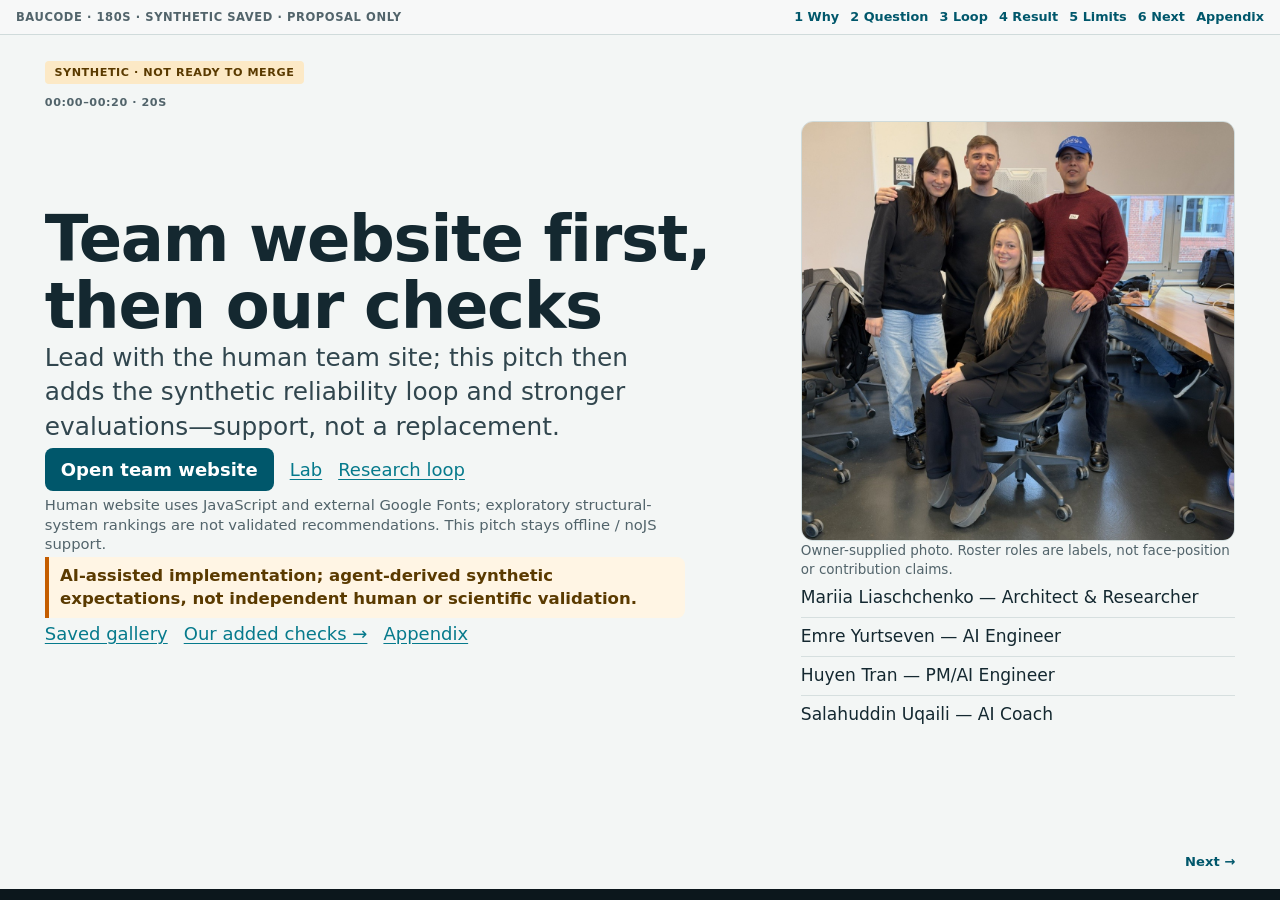
==== commit 22bd31e1: "Lead sparse pitch with human website and preserve evaluation boundaries" ====
--- a/demo/presentation/index.html
+++ b/demo/presentation/index.html
@@ -3,180 +3,249 @@
 <head>
 <meta charset="utf-8">
 <meta name="viewport" content="width=device-width,initial-scale=1">
-<meta name="description" content="BauCode landscape pitch: why, research question, loop, saved synthetic response and honest limits. Offline HTML; no live calculation.">
-<title>BauCode · landscape 180s pitch</title>
+<meta name="description" content="BauCode sparse landscape pitch: why, research question, loop diagram, saved 185→230 synthetic response, limits. Offline HTML; no live calculation.">
+<title>BauCode · sparse landscape pitch</title>
 <link rel="stylesheet" href="style.css">
 </head>
 <body>
 <a class="skip" href="#why">Skip to pitch</a>
 <nav class="topnav" aria-label="Pitch panels">
-  <span class="brand">BauCode · 180s landscape · SYNTHETIC saved outputs</span>
+  <span class="brand">BauCode · 180s · SYNTHETIC saved · proposal only</span>
   <ul>
-    <li><a href="#why">1 Why · 20s</a></li>
-    <li><a href="#question">2 Question · 45s</a></li>
-    <li><a href="#loop">3 Loop · 40s</a></li>
-    <li><a href="#result">4 Result · 35s</a></li>
-    <li><a href="#limits">5 Limits · 25s</a></li>
-    <li><a href="#next">6 Next · 15s</a></li>
+    <li><a href="#why">1 Why</a></li>
+    <li><a href="#question">2 Question</a></li>
+    <li><a href="#loop">3 Loop</a></li>
+    <li><a href="#result">4 Result</a></li>
+    <li><a href="#limits">5 Limits</a></li>
+    <li><a href="#next">6 Next</a></li>
+    <li><a href="#appendix">Appendix</a></li>
   </ul>
 </nav>
 <div class="deck" tabindex="0" aria-label="Horizontal pitch deck; scroll or use panel anchors">
 
+<!-- 1 WHY · 20s -->
 <section class="panel" id="why" aria-labelledby="why-title">
   <div class="panel-inner">
-    <span class="badge">SYNTHETIC · draft presentation · not ready to merge</span>
-    <p class="time">00:00–00:20 · 20 seconds</p>
-    <div class="grid-2">
-      <div>
-        <h1 id="why-title">Why an architect benefits</h1>
-        <p class="lead">Before interpreting a carbon number, the architect needs the wall area, each layer, the reference quantity and the selected lifecycle modules in view. A missing declaration must stay visible—not become zero, a preferred material or a health claim.</p>
-        <p>BauCode is a compact offline walkthrough around an existing Python demo of <strong>saved</strong> synthetic inputs and outputs—not a live browser calculator.</p>
-        <p class="links"><a class="button" href="../output/gallery/gallery.html">Open saved assembly gallery</a><a href="README.md">Portable run guide</a></p>
-      </div>
-      <div class="team">
-        <figure>
+    <span class="badge">SYNTHETIC · not ready to merge</span>
+    <p class="time">00:00–00:20 · 20s</p>
+    <div class="grid-team">
+      <div>
+        <h1 id="why-title">Team website first, then our checks</h1>
+        <p class="one-liner">Lead with the human team site; this pitch then adds the synthetic reliability loop and stronger evaluations—support, not a replacement.</p>
+        <p class="links">
+          <a class="button" href="../../docs/index.html">Open team website</a>
+          <a href="../../docs/lab.html">Lab</a>
+          <a href="../../docs/loop.html">Research loop</a>
+        </p>
+        <p class="site-caveat">Human website uses JavaScript and external Google Fonts; exploratory structural-system rankings are not validated recommendations. This pitch stays offline / noJS support.</p>
+        <p class="provenance">AI-assisted implementation; agent-derived synthetic expectations, not independent human or scientific validation.</p>
+        <p class="links"><a href="../output/gallery/gallery.html">Saved gallery</a><a href="#question">Our added checks →</a><a href="#appendix">Appendix</a></p>
+      </div>
+      <div>
+        <figure class="team-photo">
           <img src="team.jpg" width="1500" height="1125" loading="lazy" alt="Supplied team photograph; names below are a roster, not face-position labels.">
-          <figcaption>Owner-supplied photo. Roster roles are supplied labels, not claims about authorship of particular changes.</figcaption>
+          <figcaption>Owner-supplied photo. Roster roles are labels, not face-position or contribution claims.</figcaption>
         </figure>
-        <div>
-          <h3>Team</h3>
-          <ul>
-            <li>Mariia Liaschchenko — Architect &amp; Researcher</li>
-            <li>Emre Yurtseven — AI Engineer</li>
-            <li>Huyen Tran — PM/AI Engineer</li>
-            <li>Salahuddin Uqaili — AI Coach</li>
-          </ul>
+        <ul class="roster">
+          <li>Mariia Liaschchenko — Architect &amp; Researcher</li>
+          <li>Emre Yurtseven — AI Engineer</li>
+          <li>Huyen Tran — PM/AI Engineer</li>
+          <li>Salahuddin Uqaili — AI Coach</li>
+        </ul>
+      </div>
+    </div>
+    <nav class="panel-nav" aria-label="Why"><span></span><a href="#question">Next →</a></nav>
+  </div>
+</section>
+
+<!-- 2 QUESTION · 45s -->
+<section class="panel" id="question" aria-labelledby="question-title">
+  <div class="panel-inner">
+    <p class="time">00:20–01:05 · 45s</p>
+    <h2 id="question-title">One bounded question</h2>
+    <p class="rq-brief">Explicit modules. Known input change. Detectable fault.</p>
+    <div class="chips" aria-label="Scope chips">
+      <span class="chip">10 m² · 3 layers · SYNTHETIC</span>
+      <span class="chip">L2 100 → 160 mm</span>
+      <span class="chip muted">Not GOLD / holdout / real-wall</span>
+    </div>
+    <details class="soft">
+      <summary>Full research question</summary>
+      <p>Can this synthetic pipeline keep selected module boundaries and missing data explicit, respond to a known input change, and detect a deliberately injected fault?</p>
+    </details>
+    <p class="links">
+      <a href="../input/synthetic_wall.json">Original input</a>
+      <a href="../input/synthetic_wall_replaced.json">Replacement input</a>
+      <a href="../../docs/INPUT_SCHEMA.md">Input schema</a>
+    </p>
+    <nav class="panel-nav" aria-label="Question"><a href="#why">← Prev</a><a href="#loop">Next →</a></nav>
+  </div>
+</section>
+
+<!-- 3 LOOP · 40s -->
+<section class="panel" id="loop" aria-labelledby="loop-title">
+  <div class="panel-inner">
+    <p class="time">01:05–01:45 · 40s</p>
+    <h2 id="loop-title">Inspectable loop</h2>
+    <div class="flow" role="list" aria-label="Hypothesis to retest">
+      <div class="flow-step" role="listitem"><strong>Hypothesis</strong><span>Keep modules &amp; gaps explicit</span></div>
+      <div class="flow-arrow" aria-hidden="true">→</div>
+      <div class="flow-step" role="listitem"><strong>Test</strong><span>Frozen synthetic suite</span></div>
+      <div class="flow-arrow" aria-hidden="true">→</div>
+      <div class="flow-step fail-step" role="listitem"><strong>Failure</strong><span>19/20 · gallery 28/29 · exit 1</span></div>
+      <div class="flow-arrow" aria-hidden="true">→</div>
+      <div class="flow-step ok-step" role="listitem"><strong>Fix</strong><span>Separate 50-path v1 gate</span></div>
+      <div class="flow-arrow" aria-hidden="true">→</div>
+      <div class="flow-step" role="listitem"><strong>Retest</strong><span>C07 fault exits 1</span></div>
+    </div>
+    <div class="chips">
+      <span class="chip fail">Original FAIL kept</span>
+      <span class="chip ok">v1 50/50 · not all-green 20</span>
+      <span class="chip warn">C19 remains on fault run</span>
+    </div>
+    <details class="soft">
+      <summary>Evidence links &amp; recorded detail</summary>
+      <p>Old-base preservation assertions left immutable. Fix scope: 40 byte paths + 9 deletions + run.py AST; 4 mutation controls rejected—not whole-repo protection. P2 15/15 and HumanNode 14 PASS are saved records. History guards 2/15→15/15 are prior before/after only—not a new measurement here.</p>
+      <p class="links">
+        <a href="../../review-evidence/preservation-v1-20261107/03_exact20_original.json">Exact20 record</a>
+        <a href="../../review-evidence/preservation-v1-20261107/08_original_gallery_checks.json">Gallery 28/29</a>
+        <a href="../../tests/HUMAN_MAIN_PRESERVATION_V1_REPORT.md">Preservation report</a>
+        <a href="../../tests/human_main_preservation_v1.json">v1 policy</a>
+        <a href="../../review-evidence/preservation-v1-20261107/02_policy_falsification.json">Mutation controls</a>
+        <a href="../../review-evidence/preservation-v1-20261107/10_p2.json">P2</a>
+        <a href="../../review-evidence/preservation-v1-20261107/11_human_node.json">HumanNode</a>
+      </p>
+    </details>
+    <nav class="panel-nav" aria-label="Loop"><a href="#question">← Prev</a><a href="#result">Next →</a></nav>
+  </div>
+</section>
+
+<!-- 4 RESULT · 35s -->
+<section class="panel" id="result" aria-labelledby="result-title">
+  <div class="panel-inner">
+    <p class="time">01:45–02:20 · 35s</p>
+    <h2 id="result-title">Saved response</h2>
+    <div class="result-stage">
+      <div class="bars" aria-label="A1–A3 whole-wall kgCO2e bar comparison">
+        <p class="unit">A1–A3 · kgCO₂e · whole 10 m² wall · saved, not live</p>
+        <div class="stat-pair" aria-hidden="true">
+          <span class="from">185</span><span class="arrow">→</span><span class="to">230</span>
         </div>
-      </div>
-    </div>
-    <nav class="panel-nav" aria-label="Why panel"><span></span><a href="#question">Next · research question →</a></nav>
-  </div>
-</section>
-
-<section class="panel" id="question" aria-labelledby="question-title">
-  <div class="panel-inner">
-    <p class="time">00:20–01:05 · 45 seconds</p>
-    <h2 id="question-title">2. Bounded research question</h2>
-    <p class="rq">Can this synthetic pipeline keep selected module boundaries and missing data explicit, respond to a known input change, and detect a deliberately injected fault?</p>
-    <p>Scope is a small, replaceable synthetic example with exposed agent-derived expectations—not GOLD, holdout, real-wall equivalence, health, compliance or general accuracy.</p>
-    <p>Same invented <strong>10 m², three-layer wall</strong>; the known input change is L2 thickness <strong>100 mm → 160 mm</strong> (distinct wall identifier). No functional or thermal equivalence is established.</p>
+        <svg viewBox="0 0 640 220" role="img" aria-labelledby="bar-title bar-desc">
+          <title id="bar-title">Saved A1–A3: 185 to 230 kgCO2e</title>
+          <desc id="bar-desc">Two bars only. 100 mm input A1–A3 equals 185. 160 mm input A1–A3 equals 230. Scale maximum 230.</desc>
+          <!-- scale max = 230; plot height 160px; 185→128.7; 230→160 -->
+          <text x="40" y="24" fill="#52646b" font-size="14" font-family="system-ui,sans-serif">100 mm L2</text>
+          <text x="360" y="24" fill="#52646b" font-size="14" font-family="system-ui,sans-serif">160 mm L2</text>
+          <rect x="40" y="48" width="200" height="160" fill="#edf3f4" rx="8"></rect>
+          <rect x="360" y="48" width="200" height="160" fill="#edf3f4" rx="8"></rect>
+          <rect x="40" y="79.3" width="200" height="128.7" fill="#7a929a" rx="8"></rect>
+          <rect x="360" y="48" width="200" height="160" fill="#00576b" rx="8"></rect>
+          <text x="140" y="155" text-anchor="middle" fill="#fff" font-size="36" font-weight="800" font-family="system-ui,sans-serif">185</text>
+          <text x="460" y="140" text-anchor="middle" fill="#fff" font-size="36" font-weight="800" font-family="system-ui,sans-serif">230</text>
+        </svg>
+        <p class="bars-caption">L2 A1–A3 75→120; L1/L3 stay 60 &amp; 50. L2 D and L3 mass stay <strong>UNKNOWN</strong>. D never subtracted. No “best wall”.</p>
+      </div>
+      <div class="control-card">
+        <p><strong>Negative control</strong></p>
+        <p><code>--fault-hook C07-density-x2</code> → C07 FAIL, harness exit <strong>1</strong>. Existing C19 remains.</p>
+        <p class="footnote">Saved record—not browser execution. Charts here are static facts from saved outputs.</p>
+        <p class="links">
+          <a href="../output/default/result.json">185 result</a>
+          <a href="../output/replaced/result.json">230 result</a>
+          <a href="../../review-evidence/preservation-v1-20261107/04_fault_original.json">Fault exit 1</a>
+        </p>
+      </div>
+    </div>
+    <nav class="panel-nav" aria-label="Result"><a href="#loop">← Prev</a><a href="#limits">Next →</a></nav>
+  </div>
+</section>
+
+<!-- 5 LIMITS · 25s -->
+<section class="panel" id="limits" aria-labelledby="limits-title">
+  <div class="panel-inner">
+    <p class="time">02:20–02:45 · 25s</p>
+    <h2 id="limits-title">Limits stay visible</h2>
+    <div class="limits-grid">
+      <article class="limit-card"><strong>Synthetic only</strong><p>Invented data. No real-wall, GOLD, holdout, accuracy, health, safety or compliance claim.</p></article>
+      <article class="limit-card"><strong>Selected modules</strong><p>A1–A3 + C1–C4 only. A4/A5/B excluded. <strong>D separate</strong>. Unknown ≠ 0.</p></article>
+      <article class="limit-card"><strong>C/D coupling</strong><p>C/D omit layers with unknown A1–A3—not independent completeness.</p></article>
+      <article class="limit-card"><strong>Not all green</strong><p>19/20 and gallery 28/29 stay FAIL. Separate 50-path v1 ≠ whole-repo PASS.</p></article>
+      <article class="limit-card"><strong>Optional probes</strong><p>1 PASS / 4 UNKNOWN / 2 NOT RUN. Legacy <code>products.csv</code> missing.</p></article>
+      <article class="limit-card"><strong>No U-value / equivalence</strong><p>No thermal transmittance calculated; functional equivalence unverified.</p></article>
+    </div>
+    <p class="footnote">Human team report reviewed separately outside this pitch; preexisting inconsistencies there are not imported (no rankings, health, superiority, Monte Carlo or engineering guidance).</p>
+    <nav class="panel-nav" aria-label="Limits"><a href="#result">← Prev</a><a href="#next">Next →</a></nav>
+  </div>
+</section>
+
+<!-- 6 NEXT · 15s -->
+<section class="panel" id="next" aria-labelledby="next-title">
+  <div class="panel-inner">
+    <p class="time">02:45–03:00 · 15s</p>
+    <h2 id="next-title">Next step</h2>
+    <p class="rq-brief">Adjudicate real sources and intended policies before any decision support.</p>
+    <p class="one-liner">This page shows <strong>saved</strong> outputs. Regeneration needs Python 3 in a terminal—not the browser.</p>
     <p class="links">
-      <a href="../input/synthetic_wall.json">Original input JSON</a>
-      <a href="../input/synthetic_wall_replaced.json">Replacement input JSON</a>
-      <a href="../../docs/INPUT_SCHEMA.md">Replaceable input schema</a>
+      <a class="button" href="#appendix">Terminal recipes</a>
+      <a href="../output/gallery/gallery.html">Gallery</a>
+      <a href="README.md">Run guide</a>
+      <a href="publication_manifest.json">Content hashes</a>
     </p>
-    <nav class="panel-nav" aria-label="Question panel"><a href="#why">← Previous</a><a href="#loop">Next · the loop →</a></nav>
-  </div>
-</section>
-
-<section class="panel" id="loop" aria-labelledby="loop-title">
-  <div class="panel-inner">
-    <p class="time">01:05–01:45 · 40 seconds</p>
-    <h2 id="loop-title">3. Hypothesis → test → failure → fix → retest</h2>
-    <p>AI-assisted work stays bounded by inspectable artifacts: fixed synthetic expectations, malformed-input probes, saved failure evidence and human-main preservation. Review inspects inputs, source and exits rather than generated confidence.</p>
-    <div class="loop" role="list">
-      <article role="listitem"><strong>Hypothesis</strong><p>Selected modules and missing data can stay explicit under a replaceable SYNTHETIC recipe.</p></article>
-      <article role="listitem"><strong>Test</strong><p>Frozen original suite of exposed synthetic regressions; gallery structural checks; saved default, replacement and gallery generation.</p></article>
-      <article role="listitem"><strong>Failure</strong><p class="notice" style="padding:.45rem .55rem;margin:0">Not all green: original suite <strong>19/20</strong> (78/79 probes), exit 1; gallery <strong>28/29</strong>, exit 1—old-base preservation assertions, left immutable.</p></article>
-      <article role="listitem"><strong>Fix (separate)</strong><p>Preservation v1 protects <strong>50 paths</strong> (40 bytes + 9 deletions + run.py AST); <strong>4</strong> mutation controls rejected. Not all-green 20 or whole-repo protection.</p></article>
-      <article role="listitem"><strong>Retest</strong><p>Deliberate density fault C07 exits 1 (C19 remains). Saved P2 <strong>15/15</strong>; HumanNode <strong>14 PASS</strong>. History guards <strong>2/15 → 15/15</strong> are recorded prior before/after—not a new measurement here.</p></article>
-    </div>
-    <p class="links">
-      <a href="../../review-evidence/preservation-v1-20261107/03_exact20_original.json">Original suite record</a>
-      <a href="../../tests/HUMAN_MAIN_PRESERVATION_V1_REPORT.md">Preservation report</a>
-      <a href="../../tests/human_main_preservation_v1.json">Frozen v1 policy</a>
-      <a href="../../review-evidence/preservation-v1-20261107/02_policy_falsification.json">Mutation controls</a>
-      <a href="../../review-evidence/preservation-v1-20261107/10_p2.json">P2 15/15</a>
-      <a href="../../review-evidence/preservation-v1-20261107/11_human_node.json">HumanNode record</a>
-    </p>
-    <nav class="panel-nav" aria-label="Loop panel"><a href="#question">← Previous</a><a href="#result">Next · saved result →</a></nav>
-  </div>
-</section>
-
-<section class="panel" id="result" aria-labelledby="result-title">
-  <div class="panel-inner">
-    <p class="time">01:45–02:20 · 35 seconds</p>
-    <h2 id="result-title">4. One saved response + negative control</h2>
-    <div class="grid-2">
-      <div>
+    <p class="footer-note">Proposal only · no merge authorization · navigation does not execute tests · <a href="#why">Restart</a></p>
+    <nav class="panel-nav" aria-label="Next"><a href="#limits">← Prev</a><a href="#appendix">Appendix →</a></nav>
+  </div>
+</section>
+
+<!-- APPENDIX (untimed detail) -->
+<section class="panel" id="appendix" aria-labelledby="appendix-title">
+  <div class="panel-inner">
+    <p class="time">Appendix · detail, not pitch timing</p>
+    <h2 id="appendix-title">Recipes, table, evidence</h2>
+    <div class="appendix-cols">
+      <div>
+        <h3>Terminal regeneration (Python 3 stdlib)</h3>
+        <pre><code>python3 demo/run_demo.py
+python3 demo/run_demo.py --input demo/input/synthetic_wall_replaced.json --out demo/output/replaced
+python3 demo/run_gallery.py
+
+py -3 demo/run_demo.py
+py -3 demo/run_demo.py --input demo/input/synthetic_wall_replaced.json --out demo/output/replaced
+py -3 demo/run_gallery.py</code></pre>
+        <details class="soft">
+          <summary>Own-input recipe</summary>
+          <pre><code>python3 demo/run_demo.py --input my_wall.json --out demo/output/mine --no-expected
+# or: py -3 …</code></pre>
+          <p><code>--no-expected</code> has no oracle. Full suite/preservation replay needs the original Git checkout.</p>
+        </details>
+      </div>
+      <div>
+        <h3>Saved subtotals (whole 10 m²)</h3>
         <div class="table">
           <table>
-            <caption>Saved results · kgCO₂e for the whole 10 m² wall, not per m²</caption>
             <thead><tr><th scope="col">Quantity</th><th scope="col">100 mm</th><th scope="col">160 mm</th></tr></thead>
             <tbody>
-              <tr><th scope="row">A1–A3</th><td><span class="big-num">185</span></td><td><span class="big-num">230</span></td></tr>
-              <tr><th scope="row">C1–C4 known subtotal</th><td>21.2</td><td>30.2</td></tr>
-              <tr><th scope="row">A1–A3 + C1–C4 selected</th><td>206.2</td><td>260.2</td></tr>
-              <tr><th scope="row">D — separate, partial</th><td>−2; incomplete</td><td>−2; incomplete</td></tr>
-              <tr><th scope="row">Known mass subtotal</th><td>150 kg; incomplete</td><td>180 kg; incomplete</td></tr>
+              <tr><th scope="row">A1–A3</th><td>185</td><td>230</td></tr>
+              <tr><th scope="row">C1–C4 known</th><td>21.2</td><td>30.2</td></tr>
+              <tr><th scope="row">A1–A3 + C1–C4</th><td>206.2</td><td>260.2</td></tr>
+              <tr><th scope="row">D separate</th><td>−2; incomplete</td><td>−2; incomplete</td></tr>
+              <tr><th scope="row">Known mass</th><td>150 kg; incomplete</td><td>180 kg; incomplete</td></tr>
             </tbody>
           </table>
         </div>
-        <p>L2 A1–A3 responds <strong>75 → 120</strong>; L1 and L3 remain 60 and 50. L2 D and L3 mass stay <strong>UNKNOWN</strong>. D is never subtracted. No “best wall” claim.</p>
-      </div>
-      <div>
-        <p class="notice"><strong>Negative control (saved):</strong> <code>--fault-hook C07-density-x2</code> deliberately distorts the density path. C07 fails and the harness exits <strong>1</strong>; existing C19 failure remains. Not a browser execution.</p>
         <p class="links">
-          <a href="../output/default/result.json">Original result</a>
-          <a href="../output/replaced/result.json">Replacement result</a>
           <a href="../output/replaced/layers.csv">Layer CSV</a>
           <a href="../output/replaced/report.md">Replacement report</a>
-          <a href="../../review-evidence/preservation-v1-20261107/04_fault_original.json">Density fault exit 1</a>
+          <a href="../expected/synthetic_wall.expected.json">Expected 185</a>
+          <a href="../expected/synthetic_wall_replaced.expected.json">Expected 230</a>
           <a href="../../tests/results_preservation_v1_fault_20261107.json">Fault details</a>
-          <a href="../../review-evidence/preservation-v1-20261107/08_original_gallery_checks.json">Gallery 28/29</a>
-          <a href="../output/gallery/gallery.html">200 records / 25 assemblies</a>
+          <a href="../../review-evidence/preservation-v1-20261107/after.json">Candidate hashes</a>
+          <a href="../output/gallery/gallery.html">200 / 25 demo gallery</a>
         </p>
-        <p class="footnote">Generated records are a larger demonstration, not 200 independent evaluations. Default/replacement/gallery generation exit 0 (saved).</p>
-      </div>
-    </div>
-    <nav class="panel-nav" aria-label="Result panel"><a href="#loop">← Previous</a><a href="#limits">Next · limits →</a></nav>
-  </div>
-</section>
-
-<section class="panel" id="limits" aria-labelledby="limits-title">
-  <div class="panel-inner">
-    <p class="time">02:20–02:45 · 25 seconds</p>
-    <h2 id="limits-title">5. Honest limits</h2>
-    <ul class="compact">
-      <li>All values are invented SYNTHETIC data. No real-wall, GOLD, holdout, general accuracy, health, safety or compliance claim.</li>
-      <li>A1–A3 + C1–C4 is a selected-module subtotal, not a complete lifecycle: A4, A5 and B are excluded. D remains separate; unknown is not zero.</li>
-      <li>Wall C/D coverage is conservatively coupled to A1–A3-known layers—not an independent completeness guarantee. C/D subtotals omit layers with unknown A1–A3. Some policies remain DRAFT; optional probes remain <strong>1 PASS / 4 UNKNOWN / 2 NOT RUN</strong>.</li>
-      <li>No U-value is calculated. U-value means thermal transmittance W/(m²K), not conductivity; functional equivalence remains unverified. Unit/reference-equivalence caveats already present in the demo artifacts.</li>
-      <li>Legacy health-report findings are distinct from newer synthetic C19 rendering checks. Minor gallery chart clipping has a table fallback. Legacy missing <code>products.csv</code> remains a separate pipeline limitation.</li>
-      <li>Preservation v1 is a narrow, separately versioned gate—not a claim that the original 20 cases are all green or that the whole repository is protected.</li>
-    </ul>
-    <nav class="panel-nav" aria-label="Limits panel"><a href="#result">← Previous</a><a href="#next">Next · reproduce →</a></nav>
-  </div>
-</section>
-
-<section class="panel" id="next" aria-labelledby="next-title">
-  <div class="panel-inner">
-    <p class="time">02:45–03:00 · 15 seconds</p>
-    <h2 id="next-title">6. Reproduce, then replace the input</h2>
-    <p>Viewing this page or the saved gallery works offline. <strong>Actual recalculation requires Python 3 in a terminal</strong>, from the extracted bundle root; stdlib only—no API, login or pip dependencies.</p>
-    <pre><code>python3 demo/run_demo.py
-python3 demo/run_demo.py --input demo/input/synthetic_wall_replaced.json --out demo/output/replaced
-python3 demo/run_gallery.py
-
-# Windows launcher (same scripts):
-py -3 demo/run_demo.py
-py -3 demo/run_demo.py --input demo/input/synthetic_wall_replaced.json --out demo/output/replaced
-py -3 demo/run_gallery.py</code></pre>
-    <details>
-      <summary>Own-input recipe and scope of replay</summary>
-      <p>Copy the original JSON to <code>my_wall.json</code>, keep its SYNTHETIC label and edit according to the linked schema. Then:</p>
-      <pre><code>python3 demo/run_demo.py --input my_wall.json --out demo/output/mine --no-expected
-# or: py -3 demo/run_demo.py --input my_wall.json --out demo/output/mine --no-expected</code></pre>
-      <p><code>--no-expected</code> provides no independent oracle comparison. Default/replacement expected files are linked below; derive any new expected values independently. Full repository tests and preservation replay need the original Git checkout and pinned objects, not just this portable bundle.</p>
-      <p class="links">
-        <a href="../expected/synthetic_wall.expected.json">Original expected</a>
-        <a href="../expected/synthetic_wall_replaced.expected.json">Replacement expected</a>
-        <a href="../../review-evidence/preservation-v1-20261107/after.json">Saved candidate content hashes</a>
-      </p>
-    </details>
-    <p><strong>Next step:</strong> independently adjudicate real source data, intended policies and equivalent wall functions before using this as decision support. This HTML edit proposal is not a merge authorization.</p>
-    <p class="footer-note">Static presentation only. Navigation opens local saved artifacts; it does not execute tests. Original evidence stays immutable. Readiness is not implied by opening this page. · <a href="#why">Back to start</a> · <a href="publication_manifest.json">Portable content hashes</a></p>
-    <nav class="panel-nav" aria-label="Next panel"><a href="#limits">← Previous</a><a href="#why">↻ Restart</a></nav>
+        <p class="footnote">200 records / 25 assemblies = demonstration, not 200 evaluations. Default/replacement/gallery generation exit 0 (saved).</p>
+      </div>
+    </div>
+    <nav class="panel-nav" aria-label="Appendix"><a href="#next">← Prev</a><a href="#why">↻ Start</a></nav>
   </div>
 </section>
 
--- a/demo/presentation/style.css
+++ b/demo/presentation/style.css
@@ -1,78 +1,114 @@
 *{box-sizing:border-box}
 html{scroll-behavior:smooth}
-body{margin:0;color:#172b35;background:#0f1c22;font:clamp(17px,1.35vw,22px)/1.45 system-ui,sans-serif}
-a{color:#0a7a8f;text-underline-offset:3px}
-a:focus-visible,summary:focus-visible,.panel-nav a:focus-visible{outline:3px solid #b55200;outline-offset:4px}
-.skip{position:absolute;top:-100px;left:0;background:#fff;padding:1rem;z-index:9}
+body{margin:0;color:#142830;background:#0c171c;font:clamp(18px,1.4vw,24px)/1.4 system-ui,sans-serif}
+a{color:#067a8c;text-underline-offset:3px}
+a:focus-visible,summary:focus-visible,.panel-nav a:focus-visible{outline:3px solid #c45d00;outline-offset:4px}
+.skip{position:absolute;top:-120px;left:0;background:#fff;padding:1rem;z-index:9}
 .skip:focus{top:0}
-.topnav{position:sticky;top:0;z-index:5;display:flex;flex-wrap:wrap;gap:.45rem .9rem;align-items:center;justify-content:space-between;padding:.55rem 1.1rem;background:rgba(255,255,255,.97);border-bottom:1px solid #cad4d3;backdrop-filter:blur(6px)}
-.topnav .brand{font-size:.78rem;font-weight:750;letter-spacing:.04em;text-transform:uppercase;color:#52646b}
-.topnav ul{display:flex;flex-wrap:wrap;gap:.35rem .75rem;list-style:none;margin:0;padding:0;font-size:.82rem}
+.topnav{position:sticky;top:0;z-index:5;display:flex;flex-wrap:wrap;gap:.4rem .8rem;align-items:center;justify-content:space-between;padding:.5rem 1rem;background:rgba(255,255,255,.97);border-bottom:1px solid #d0dbdb}
+.topnav .brand{font-size:.72rem;font-weight:750;letter-spacing:.05em;text-transform:uppercase;color:#52646b}
+.topnav ul{display:flex;flex-wrap:wrap;gap:.3rem .7rem;list-style:none;margin:0;padding:0;font-size:.8rem}
 .topnav a{text-decoration:none;color:#00576b;font-weight:650}
-.topnav a:hover{text-decoration:underline}
-.deck{display:flex;overflow-x:auto;overflow-y:hidden;scroll-snap-type:x mandatory;scroll-padding:0;height:calc(100dvh - 3.1rem);-webkit-overflow-scrolling:touch}
-.panel{flex:0 0 100%;width:100%;min-width:100%;height:100%;scroll-snap-align:start;scroll-snap-stop:always;overflow:auto;background:#f4f6f5;padding:clamp(1rem,2.2vw,2.2rem) clamp(1.1rem,3.5vw,3.5rem) 1.4rem;display:flex;flex-direction:column;gap:.75rem}
-.panel-inner{max-width:1180px;margin:0 auto;width:100%;flex:1;display:flex;flex-direction:column;gap:.7rem;justify-content:center}
-.panel-nav{display:flex;justify-content:space-between;gap:1rem;font-size:.85rem;margin-top:auto;padding-top:.4rem}
+.deck{display:flex;overflow-x:auto;overflow-y:hidden;scroll-snap-type:x mandatory;height:calc(100dvh - 2.9rem);-webkit-overflow-scrolling:touch}
+.panel{flex:0 0 100%;width:100%;min-width:100%;height:100%;scroll-snap-align:start;scroll-snap-stop:always;overflow-x:hidden;overflow-y:auto;background:#f3f6f5;padding:clamp(.9rem,2vw,2rem) clamp(1rem,3.5vw,3.2rem) 1.1rem;display:flex;flex-direction:column}
+.panel-inner{max-width:1200px;margin:0 auto;width:100%;min-width:0;flex:1;display:flex;flex-direction:column;gap:.65rem;justify-content:center}
+.panel-nav{display:flex;justify-content:space-between;gap:1rem;font-size:.82rem;margin-top:auto;padding-top:.35rem}
 .panel-nav a{font-weight:700;text-decoration:none;color:#00576b}
-.badge,.time{font-size:.72rem;font-weight:750;letter-spacing:.05em;text-transform:uppercase}
-.badge{display:inline-block;background:#fce9c6;color:#5a3a00;padding:.28rem .65rem;border-radius:4px;width:fit-content}
-.time{color:#52646b}
-h1{font-size:clamp(2.1rem,5.2vw,3.6rem);line-height:1.08;margin:0}
-h2{font-size:clamp(1.55rem,3.2vw,2.35rem);line-height:1.15;margin:0}
-h3{font-size:clamp(1.05rem,1.6vw,1.25rem);margin:.2rem 0}
-.lead,.rq{max-width:52rem}
-.rq{font-size:clamp(1.15rem,2.1vw,1.55rem);line-height:1.35;font-weight:650;background:#fff;border-left:6px solid #00576b;padding:.85rem 1.1rem;border-radius:0 10px 10px 0}
-.notice{padding:.75rem 1rem;border-left:5px solid #b55200;background:#fff5e4;border-radius:0 8px 8px 0}
-.links{display:flex;flex-wrap:wrap;gap:.5rem 1.1rem;align-items:center}
-.button{display:inline-block;background:#00576b;color:#fff !important;padding:.55rem .95rem;border-radius:6px;text-decoration:none;font-weight:650}
-.button:hover{filter:brightness(1.08)}
-.grid-2{display:grid;grid-template-columns:1.15fr .85fr;gap:clamp(1rem,2.5vw,2rem);align-items:start}
-.loop{display:grid;grid-template-columns:repeat(5,minmax(0,1fr));gap:.55rem}
-.loop article{background:#fff;border:1px solid #d6dfdf;border-radius:10px;padding:.7rem .75rem;min-height:100%;min-width:0;overflow-wrap:anywhere}
-.loop article > strong:first-child{display:block;font-size:.78rem;letter-spacing:.04em;text-transform:uppercase;color:#00576b;margin-bottom:.35rem}
-.loop p{margin:0;font-size:.92em}
-.table{overflow-x:auto;background:#fff;border:1px solid #d6dfdf;border-radius:10px}
-table{border-collapse:collapse;width:100%;font-size:.95em}
-caption{text-align:left;font-weight:650;padding:.7rem .85rem .2rem}
-th,td{text-align:left;padding:.55rem .85rem;border-bottom:1px solid #d6dfdf;vertical-align:top}
+.badge,.time{font-size:.7rem;font-weight:750;letter-spacing:.05em;text-transform:uppercase}
+.badge{display:inline-block;background:#fce9c6;color:#5a3a00;padding:.25rem .6rem;border-radius:4px;width:fit-content}
+.time{color:#52646b;margin:0}
+h1{font-size:clamp(2.3rem,5.8vw,4rem);line-height:1.05;margin:0;letter-spacing:-.02em}
+h2{font-size:clamp(1.7rem,3.6vw,2.6rem);line-height:1.1;margin:0}
+h3{font-size:1.05rem;margin:0 0 .3rem}
+.one-liner{font-size:clamp(1.15rem,2.2vw,1.55rem);max-width:40rem;margin:0;color:#31464e}
+.provenance{margin:.15rem 0 0;font-size:.92em;font-weight:650;color:#5a3a00;max-width:40rem;padding:.45rem .7rem;background:#fff5e4;border-left:4px solid #c45d00;border-radius:0 8px 8px 0}
+.site-caveat{margin:.25rem 0 0;font-size:.82em;color:#52646b;max-width:40rem;line-height:1.35}
+.rq-brief{font-size:clamp(1.35rem,2.8vw,2rem);font-weight:700;line-height:1.25;max-width:42rem;margin:0}
+.chips{display:flex;flex-wrap:wrap;gap:.45rem}
+.chip{display:inline-block;background:#fff;border:1px solid #c9d5d5;border-radius:999px;padding:.35rem .75rem;font-size:.85em;font-weight:650}
+.chip.warn{background:#fff5e4;border-color:#e0b070;color:#6a3a00}
+.chip.fail{background:#fdeceb;border-color:#e3a39a;color:#7a2218}
+.chip.ok{background:#e8f6ef;border-color:#a8d4bc;color:#0f5a38}
+.chip.muted{color:#52646b;font-weight:600}
+.links{display:flex;flex-wrap:wrap;gap:.45rem 1rem;align-items:center}
+.button{display:inline-block;background:#00576b;color:#fff !important;padding:.55rem 1rem;border-radius:8px;text-decoration:none;font-weight:650}
+.grid-team{display:grid;grid-template-columns:1.25fr .75fr;gap:clamp(1rem,2.5vw,2rem);align-items:center}
+.team-photo{margin:0}
+.team-photo img{width:100%;max-height:min(48vh,420px);object-fit:cover;border-radius:12px;border:1px solid #d0dbdb;display:block}
+.team-photo figcaption,.footnote,small{font-size:.75em;color:#52646b}
+.roster{list-style:none;margin:0;padding:0}
+.roster li{padding:.45rem 0;border-bottom:1px solid #d6dfdf;font-size:.95em}
+.roster li:last-child{border-bottom:0}
+/* Loop diagram */
+.flow{display:flex;align-items:stretch;justify-content:center;gap:0;flex-wrap:nowrap;width:100%;overflow-x:auto}
+.flow-step{flex:1 1 0;min-width:6.5rem;background:#fff;border:2px solid #c9d5d5;border-radius:12px;padding:.85rem .7rem;text-align:center;position:relative}
+.flow-step strong{display:block;font-size:.72rem;letter-spacing:.06em;text-transform:uppercase;color:#00576b;margin-bottom:.35rem}
+.flow-step span{display:block;font-size:.92em;font-weight:650;line-height:1.25}
+.flow-step.fail-step{border-color:#c45d00;background:#fff8ef}
+.flow-step.ok-step{border-color:#2a7a55;background:#f0faf5}
+.flow-arrow{flex:0 0 1.4rem;display:flex;align-items:center;justify-content:center;color:#00576b;font-size:1.4rem;font-weight:800}
+/* Result graphic */
+.result-stage{display:grid;grid-template-columns:1.4fr .9fr;gap:clamp(1rem,2.5vw,2rem);align-items:center}
+.bars{background:#fff;border:1px solid #d0dbdb;border-radius:14px;padding:1rem 1.2rem 1.1rem}
+.bars svg{width:100%;height:auto;display:block}
+.bars-caption{margin:.55rem 0 0;font-size:.85em;color:#31464e}
+.control-card{background:#fff5e4;border-left:6px solid #c45d00;border-radius:0 12px 12px 0;padding:1rem 1.1rem}
+.control-card p{margin:.35rem 0}
+.control-card strong{font-size:1.05em}
+.stat-pair{display:flex;gap:1rem;align-items:baseline;flex-wrap:wrap}
+.stat-pair .from,.stat-pair .to{font-size:clamp(2.8rem,8vw,5.2rem);font-weight:800;letter-spacing:-.03em;line-height:1}
+.stat-pair .from{color:#52646b}
+.stat-pair .to{color:#00576b}
+.stat-pair .arrow{font-size:clamp(1.6rem,4vw,2.4rem);font-weight:800;color:#c45d00}
+.unit{font-size:.85rem;font-weight:700;color:#52646b;letter-spacing:.04em;text-transform:uppercase}
+.limits-grid{display:grid;grid-template-columns:repeat(3,minmax(0,1fr));gap:.7rem}
+.limit-card{background:#fff;border:1px solid #d0dbdb;border-radius:12px;padding:.9rem 1rem}
+.limit-card>strong:first-child{display:block;font-size:.78rem;letter-spacing:.05em;text-transform:uppercase;color:#00576b;margin-bottom:.35rem}
+.limit-card p{margin:0;font-size:.95em}
+details.soft{background:#fff;border:1px solid #d0dbdb;border-radius:10px;padding:.55rem .85rem}
+summary{cursor:pointer;font-weight:650}
+pre{background:#142830;color:#f3f6f5;padding:.85rem 1rem;border-radius:10px;overflow-x:auto;overflow-y:hidden;font-size:.8em;margin:.5rem 0 0;max-width:100%;min-width:0;white-space:pre-wrap;overflow-wrap:anywhere;word-break:break-word}
+code{font-family:ui-monospace,Menlo,Consolas,monospace;overflow-wrap:anywhere;word-break:break-word}
+.table{overflow-x:auto;margin-top:.5rem}
+table{border-collapse:collapse;width:100%;font-size:.9em}
+th,td{text-align:left;padding:.5rem .7rem;border-bottom:1px solid #d6dfdf}
 th{background:#edf3f4}
-tr:last-child th,tr:last-child td{border-bottom:0}
-.big-num{font-size:clamp(1.6rem,3vw,2.2rem);font-weight:800;letter-spacing:-.02em}
-.team{display:grid;grid-template-columns:1.2fr .8fr;gap:1rem;align-items:center}
-.team img{width:100%;max-height:min(42vh,380px);object-fit:cover;height:auto;border-radius:10px;border:1px solid #d6dfdf}
-.team ul{margin:.4rem 0 0;padding-left:1.1rem}
-.team li{margin:.25rem 0}
-figure{margin:0}
-figcaption,small,.footnote{font-size:.8em;color:#485c64}
-ul.compact{margin:.2rem 0;padding-left:1.15rem}
-ul.compact li{margin:.28rem 0}
-pre{background:#172b35;color:#f5f7f6;padding:.85rem 1rem;border-radius:8px;overflow:auto;font-size:.82em;margin:0}
-code{font-family:ui-monospace,Menlo,Consolas,monospace}
-details{background:#fff;border:1px solid #d6dfdf;border-radius:8px;padding:.55rem .85rem}
-summary{cursor:pointer;font-weight:650}
-p{margin:.15rem 0}
-.footer-note{font-size:.78em;color:#485c64;margin:0}
-@media (max-width:900px){
-  .grid-2,.team,.loop{grid-template-columns:1fr}
-  .loop{grid-template-columns:1fr 1fr}
-  .team img{max-height:280px}
+.appendix-cols{display:grid;grid-template-columns:minmax(0,1fr) minmax(0,1fr);gap:1rem;width:100%;max-width:100%;min-width:0}
+.appendix-cols>*{min-width:0;max-width:100%}
+.appendix-cols pre,.appendix-cols .table{max-width:100%;overflow-x:auto}
+.appendix-cols code,.appendix-cols pre{overflow-wrap:anywhere;word-break:break-word}
+.footer-note{font-size:.75em;color:#52646b;margin:0}
+p{margin:.2rem 0}
+@media (max-width:980px){
+  .grid-team,.result-stage,.limits-grid,.appendix-cols{grid-template-columns:1fr}
+  .limits-grid{grid-template-columns:1fr 1fr}
+  .flow{flex-wrap:wrap;gap:.5rem}
+  .flow-arrow{flex-basis:100%;height:auto;transform:rotate(90deg);padding:.1rem 0}
+  .flow-step{min-width:calc(50% - .5rem)}
+  .team-photo img{max-height:none;height:auto;width:100%;max-width:100%;object-fit:contain}
 }
 @media (max-width:700px){
-  body{font-size:16px;background:#f4f6f5}
-  .topnav{position:static}
-  .deck{display:block;overflow:visible;height:auto;scroll-snap-type:none}
-  .panel{min-width:0;width:auto;height:auto;overflow:visible;padding:1.1rem;margin-bottom:.75rem;border-bottom:8px solid #0f1c22;scroll-snap-align:none}
-  .panel-inner{justify-content:flex-start}
-  .loop{grid-template-columns:1fr}
-  .panel-nav{position:static}
+  html,body{overflow-x:hidden;max-width:100%}
+  body{font-size:16px;background:#f3f6f5}
+  .topnav{position:static;max-width:100%}
+  .deck{display:block;overflow-x:hidden;overflow-y:visible;height:auto;scroll-snap-type:none;max-width:100%;width:100%}
+  .panel{min-width:0;width:100%;max-width:100%;height:auto;overflow-x:hidden;overflow-y:visible;margin-bottom:.7rem;border-bottom:8px solid #0c171c;scroll-snap-align:none;padding:1rem}
+  .panel-inner{justify-content:flex-start;max-width:100%;min-width:0}
+  .limits-grid{grid-template-columns:1fr}
+  .flow-step{min-width:0;width:100%}
+  .flow{flex-direction:column;overflow-x:hidden;width:100%}
+  .flow-arrow{transform:none}
+  .appendix-cols{grid-template-columns:minmax(0,1fr);width:100%}
+  .bars,.result-stage,.grid-team,.table{max-width:100%;min-width:0}
+  .bars svg{max-width:100%;height:auto}
+  .stat-pair .from,.stat-pair .to{font-size:clamp(2rem,12vw,3.2rem)}
+  .links{max-width:100%}
 }
 @media print{
   body{background:#fff;color:#000;font-size:11pt}
   .skip,.topnav,.panel-nav{display:none !important}
   .deck{display:block;height:auto;overflow:visible}
-  .panel{break-inside:avoid;page-break-after:always;height:auto;overflow:visible;background:#fff;padding:0;min-width:0}
+  .panel{break-inside:avoid;page-break-after:always;height:auto;background:#fff;padding:0;min-width:0}
   a{color:inherit}
-  .button{border:1px solid #000;color:inherit !important;background:transparent}
-  .team img{max-height:220px}
+  .button{border:1px solid #000;background:transparent;color:inherit !important}
 }
